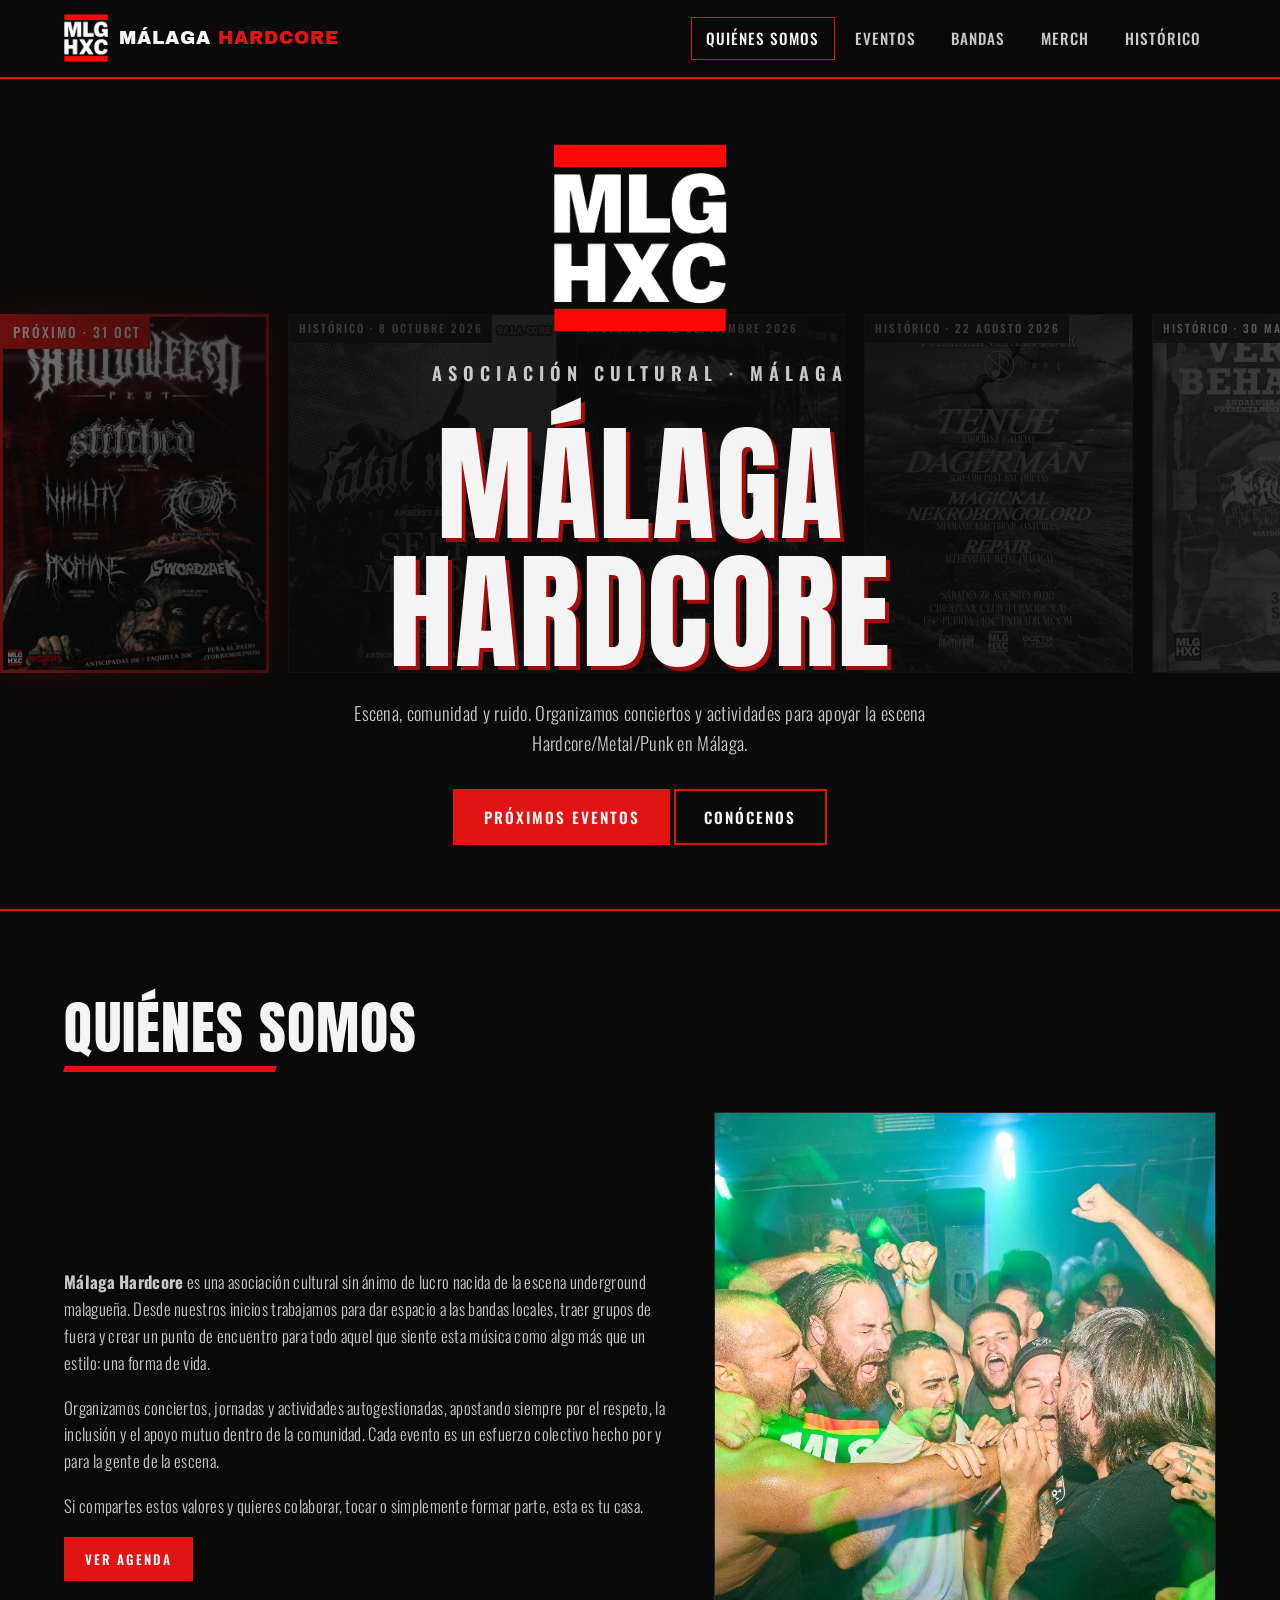
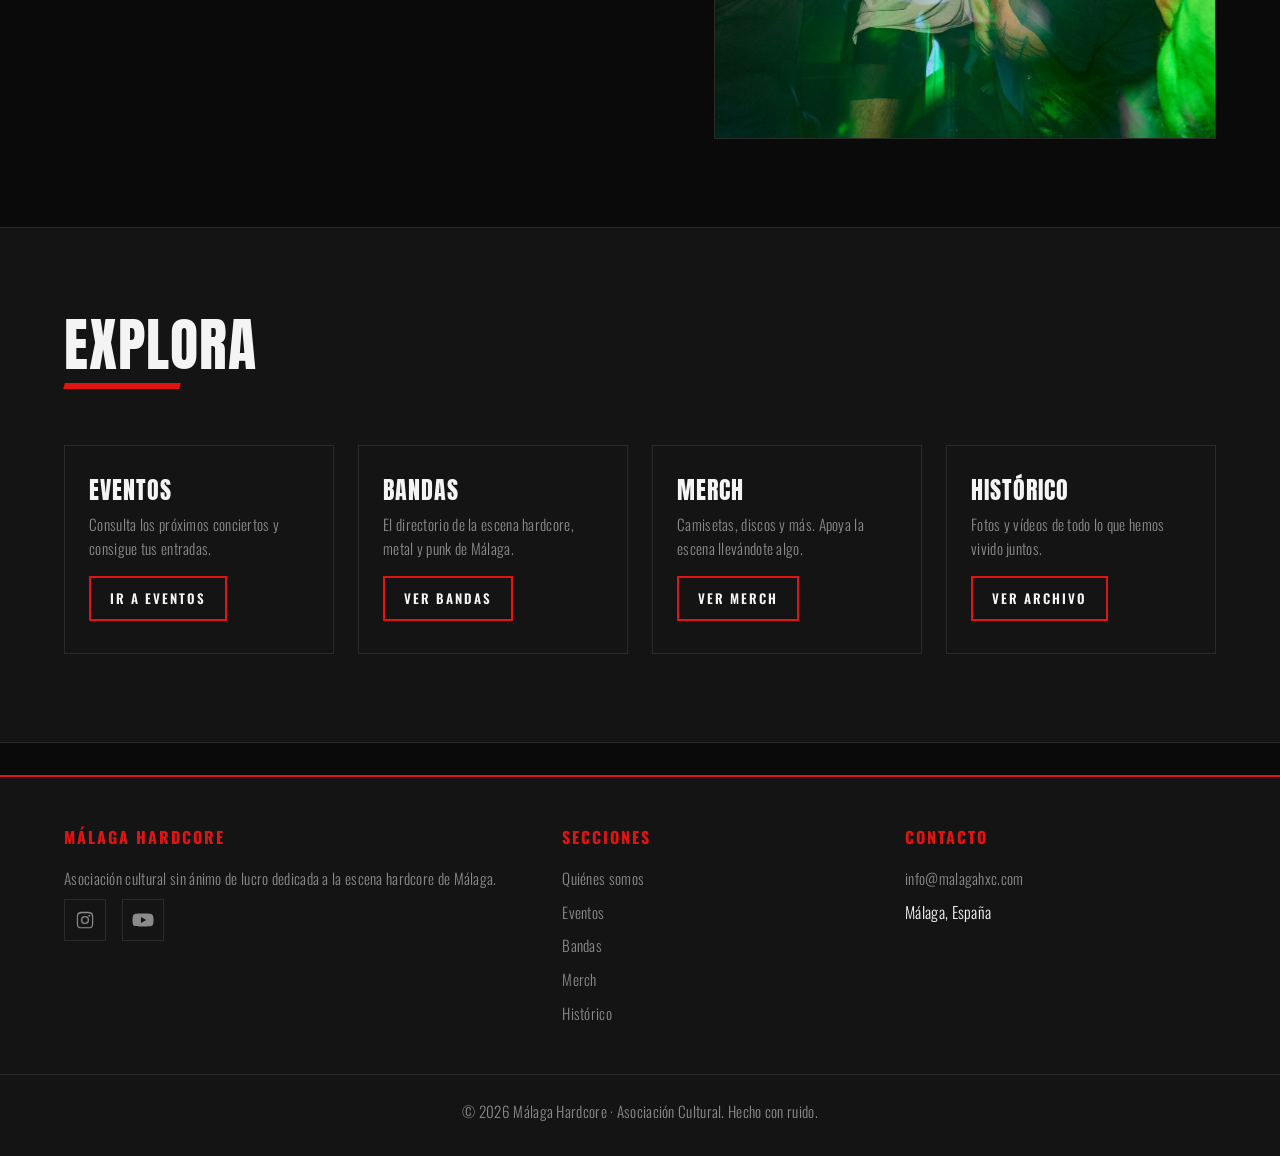
==== index.html @ 85f3835e "Carrusel portada" ====
<!DOCTYPE html>
<html lang="es">
<head>
  <meta charset="UTF-8">
  <meta name="viewport" content="width=device-width, initial-scale=1.0">
  <title>Málaga Hardcore | Conciertos de Hardcore, Metal y Punk en Málaga</title>
  <meta name="description" content="Asociación cultural Málaga Hardcore (MLG HXC): conciertos y eventos de hardcore, metal y punk en Málaga, directorio de bandas locales, merch e histórico de conciertos.">
  <meta name="keywords" content="Málaga hardcore, Málaga metal, Málaga punk, conciertos Málaga, hardcore Málaga, metal Málaga, punk Málaga, escena Málaga, bandas Málaga, MLG HXC">
  <link rel="canonical" href="https://www.malagahxc.com/">
  <meta property="og:type" content="website">
  <meta property="og:site_name" content="Málaga Hardcore">
  <meta property="og:title" content="Málaga Hardcore | Conciertos de Hardcore, Metal y Punk en Málaga">
  <meta property="og:description" content="Asociación cultural Málaga Hardcore (MLG HXC): conciertos y eventos de hardcore, metal y punk en Málaga, directorio de bandas locales, merch e histórico de conciertos.">
  <meta property="og:url" content="https://www.malagahxc.com/">
  <meta property="og:image" content="https://www.malagahxc.com/logo.png">
  <meta property="og:locale" content="es_ES">
  <meta name="twitter:card" content="summary">
  <link rel="stylesheet" href="style.css">
  <link rel="icon" type="image/png" href="logo.png">
  <script type="application/ld+json">
  {
    "@context": "https://schema.org",
    "@type": "Organization",
    "name": "Málaga Hardcore",
    "alternateName": "MLG HXC",
    "url": "https://www.malagahxc.com/",
    "logo": "https://www.malagahxc.com/logo.png",
    "description": "Asociación cultural sin ánimo de lucro dedicada a la escena hardcore, metal y punk de Málaga: conciertos, bandas locales y eventos.",
    "areaServed": "Málaga, España",
    "sameAs": [
      "https://www.instagram.com/malagahardcore/",
      "https://www.youtube.com/@M%C3%A1lagaHardcore"
    ]
  }
  </script>
</head>
<body>

  <!-- ================= CABECERA ================= -->
  <header class="cabecera">
    <div class="contenedor">
      <a href="index.html" class="logo">
        <img src="logo-white.png" alt="Málaga Hardcore">
        <span class="logo__txt">MÁLAGA <span class="acento">HARDCORE</span></span>
      </a>
      <button class="nav-toggle" aria-label="Abrir menú">&#9776;</button>
      <nav class="nav">
        <a href="index.html" class="activo">Quiénes somos</a>
        <a href="eventos.html">Eventos</a>
        <a href="bandas.html">Bandas</a>
        <a href="merch.html">Merch</a>
        <a href="historico.html">Histórico</a>
      </nav>
    </div>
  </header>

  <!-- ================= HERO ================= -->
  <section class="hero hero--carrusel">
    <!-- Carrusel de carteles de fondo: se rellena solo con los datos de eventos-data.js -->
    <div class="hero__carrusel" aria-hidden="true"><div class="hero__pista" id="carrusel"></div></div>
    <div class="hero__contenido">
      <img src="logo-white.png" alt="Málaga Hardcore" class="hero__logo">
      <p class="hero__kicker">Asociación Cultural · Málaga</p>
      <h1>Málaga Hardcore</h1>
      <p>Escena, comunidad y ruido. Organizamos conciertos y actividades para apoyar la escena Hardcore/Metal/Punk en Málaga.</p>
      <a href="eventos.html" class="btn">Próximos eventos</a>
      <a href="#quienes" class="btn btn--ghost">Conócenos</a>
    </div>
  </section>

  <!-- ================= QUIÉNES SOMOS ================= -->
  <section class="seccion" id="quienes">
    <div class="contenedor">
      <h2 class="titulo-seccion">Quiénes somos</h2>
      <div class="about">
        <div class="about__texto">
          <p><!-- TEXTO PROVISIONAL — reemplázalo por vuestra historia real -->
            <strong>Málaga Hardcore</strong> es una asociación cultural sin ánimo de lucro nacida de
            la escena underground malagueña. Desde nuestros inicios trabajamos para dar espacio a las
            bandas locales, traer grupos de fuera y crear un punto de encuentro para todo aquel que
            siente esta música como algo más que un estilo: una forma de vida.</p>
          <p>Organizamos conciertos, jornadas y actividades autogestionadas, apostando siempre por el
            respeto, la inclusión y el apoyo mutuo dentro de la comunidad. Cada evento es un esfuerzo
            colectivo hecho por y para la gente de la escena.</p>
          <p>Si compartes estos valores y quieres colaborar, tocar o simplemente formar parte, esta es tu casa.</p>
          <a href="eventos.html" class="btn btn--sm">Ver agenda</a>
        </div>
        <div class="about__img">
          <img src="quienes.jpg" alt="Málaga Hardcore en directo">
        </div>
      </div>
    </div>
  </section>

  <!-- ================= ACCESOS RÁPIDOS ================= -->
  <section class="seccion seccion--alt">
    <div class="contenedor">
      <h2 class="titulo-seccion">Explora</h2>
      <div class="accesos">
        <div class="acceso">
          <h3>Eventos</h3>
          <p>Consulta los próximos conciertos y consigue tus entradas.</p>
          <a href="eventos.html" class="btn btn--sm btn--ghost">Ir a eventos</a>
        </div>
        <div class="acceso">
          <h3>Bandas</h3>
          <p>El directorio de la escena hardcore, metal y punk de Málaga.</p>
          <a href="bandas.html" class="btn btn--sm btn--ghost">Ver bandas</a>
        </div>
        <div class="acceso">
          <h3>Merch</h3>
          <p>Camisetas, discos y más. Apoya la escena llevándote algo.</p>
          <a href="merch.html" class="btn btn--sm btn--ghost">Ver merch</a>
        </div>
        <div class="acceso">
          <h3>Histórico</h3>
          <p>Fotos y vídeos de todo lo que hemos vivido juntos.</p>
          <a href="historico.html" class="btn btn--sm btn--ghost">Ver archivo</a>
        </div>
      </div>
    </div>
  </section>

  <!-- ================= PIE ================= -->
  <footer class="pie">
    <div class="contenedor">
      <div>
        <h4>Málaga Hardcore</h4>
        <p>Asociación cultural sin ánimo de lucro dedicada a la escena hardcore de Málaga.</p>
        <div class="redes">
          <a href="https://www.instagram.com/malagahardcore/?hl=es" target="_blank" rel="noopener" aria-label="Instagram"><svg viewBox="0 0 24 24" width="20" height="20" fill="currentColor" aria-hidden="true"><path d="M12 2.2c3.2 0 3.6 0 4.9.1 1.2.1 1.8.3 2.2.4.6.2 1 .5 1.4.9.4.4.7.8.9 1.4.2.4.3 1 .4 2.2.1 1.3.1 1.7.1 4.9s0 3.6-.1 4.9c-.1 1.2-.2 1.8-.4 2.2-.2.6-.5 1-.9 1.4-.4.4-.8.7-1.4.9-.4.2-1 .3-2.2.4-1.3.1-1.7.1-4.9.1s-3.6 0-4.9-.1c-1.2-.1-1.8-.2-2.2-.4-.6-.2-1-.5-1.4-.9-.4-.4-.7-.8-.9-1.4-.2-.4-.3-1-.4-2.2C2.2 15.6 2.2 15.2 2.2 12s0-3.6.1-4.9c.1-1.2.2-1.8.4-2.2.2-.6.5-1 .9-1.4.4-.4.8-.7 1.4-.9.4-.2 1-.3 2.2-.4C8.4 2.2 8.8 2.2 12 2.2Zm0 1.8c-3.1 0-3.5 0-4.7.1-.9 0-1.4.2-1.7.3-.4.2-.7.3-1 .6-.3.3-.5.6-.6 1-.1.3-.3.8-.3 1.7-.1 1.2-.1 1.6-.1 4.7s0 3.5.1 4.7c0 .9.2 1.4.3 1.7.2.4.3.7.6 1 .3.3.6.5 1 .6.3.1.8.3 1.7.3 1.2.1 1.6.1 4.7.1s3.5 0 4.7-.1c.9 0 1.4-.2 1.7-.3.4-.2.7-.3 1-.6.3-.3.5-.6.6-1 .1-.3.3-.8.3-1.7.1-1.2.1-1.6.1-4.7s0-3.5-.1-4.7c0-.9-.2-1.4-.3-1.7-.2-.4-.3-.7-.6-1-.3-.3-.6-.5-1-.6-.3-.1-.8-.3-1.7-.3-1.2-.1-1.6-.1-4.7-.1Zm0 3.1a4.9 4.9 0 1 1 0 9.8 4.9 4.9 0 0 1 0-9.8Zm0 8.1a3.2 3.2 0 1 0 0-6.4 3.2 3.2 0 0 0 0 6.4Zm6.3-8.4a1.15 1.15 0 1 1-2.3 0 1.15 1.15 0 0 1 2.3 0Z"/></svg></a>
          <a href="https://www.youtube.com/@M%C3%A1lagaHardcore" target="_blank" rel="noopener" aria-label="YouTube"><svg viewBox="0 0 24 24" width="22" height="22" fill="currentColor" aria-hidden="true"><path d="M23 7.5a3 3 0 0 0-2.1-2.1C19 4.9 12 4.9 12 4.9s-7 0-8.9.5A3 3 0 0 0 1 7.5 31 31 0 0 0 .5 12 31 31 0 0 0 1 16.5a3 3 0 0 0 2.1 2.1c1.9.5 8.9.5 8.9.5s7 0 8.9-.5a3 3 0 0 0 2.1-2.1c.4-1.5.5-3 .5-4.5s-.1-3-.5-4.5ZM9.8 15.3V8.7l5.7 3.3-5.7 3.3Z"/></svg></a>
        </div>
      </div>
      <div>
        <h4>Secciones</h4>
        <ul>
          <li><a href="index.html">Quiénes somos</a></li>
          <li><a href="eventos.html">Eventos</a></li>
          <li><a href="bandas.html">Bandas</a></li>
          <li><a href="merch.html">Merch</a></li>
          <li><a href="historico.html">Histórico</a></li>
        </ul>
      </div>
      <div>
        <h4>Contacto</h4>
        <ul>
          <li><a href="mailto:info@malagahxc.com">info@malagahxc.com</a></li>
          <li>Málaga, España</li>
        </ul>
      </div>
    </div>
    <p class="copyright">© <span id="anio"></span> Málaga Hardcore · Asociación Cultural. Hecho con ruido.</p>
  </footer>

  <script src="eventos-data.js"></script>
  <script>
    // Menú móvil
    document.querySelector('.nav-toggle').addEventListener('click', function () {
      document.querySelector('.nav').classList.toggle('abierto');
    });
    // Año automático
    document.getElementById('anio').textContent = new Date().getFullYear();

    // ===== Carrusel de carteles de fondo en la portada =====
    // Próximos primero (en color y con borde rojo), después el histórico (en blanco y negro).
    // Los datos están en eventos-data.js
    const slide = (e, proximo, i) =>
      '<a class="hero__cartel' + (proximo ? ' hero__cartel--proximo' : '') + '" tabindex="-1" href="' +
        (proximo ? 'eventos.html' : 'historico.html#ev-' + i) + '">' +
        '<span class="hero__etiqueta">' + (proximo ? 'Próximo · ' + e.dia + ' ' + e.mes : 'Histórico · ' + e.fecha) + '</span>' +
        '<img src="' + (proximo ? '' : 'fotos-historico/') + e.cartel + '" alt="">' +
      '</a>';
    const carteles =
      PROXIMOS.map(e => slide(e, true)).join('') +
      HISTORICO.map((e, i) => slide(e, false, i)).join('');
    const pista = document.getElementById('carrusel');
    pista.innerHTML = carteles + carteles;   // duplicado para que el bucle sea continuo
    pista.style.animationDuration = (PROXIMOS.length + HISTORICO.length) * 5 + 's';
  </script>
</body>
</html>
---- style.css ----
/* =========================================================
   MÁLAGA HARDCORE — hoja de estilos compartida
   Estética: oscura, punk / cartel de concierto
   ========================================================= */

/* ---- Fuentes ---- */
@import url('https://fonts.googleapis.com/css2?family=Anton&family=Oswald:wght@300;400;500;600;700&family=Archivo+Black&display=swap');

/* ---- Variables de color (cámbialas para reajustar la paleta) ---- */
:root {
  --negro:        #0a0a0a;
  --negro-2:      #141414;
  --negro-3:      #1c1c1c;
  --gris:         #8a8a8a;
  --gris-claro:   #c9c9c9;
  --blanco:       #f4f4f4;
  --rojo:         #e11414;   /* acento principal */
  --rojo-osc:     #a30d0d;
  --borde:        #2a2a2a;
  --max:          1160px;
}

/* ---- Reset básico ---- */
* { margin: 0; padding: 0; box-sizing: border-box; }

html { scroll-behavior: smooth; }

body {
  background: var(--negro);
  color: var(--blanco);
  font-family: 'Oswald', 'Arial Narrow', sans-serif;
  font-weight: 300;
  line-height: 1.6;
  letter-spacing: .3px;
  -webkit-font-smoothing: antialiased;
  overflow-x: hidden;
}

/* textura de ruido/grano sutil de fondo */
body::before {
  content: "";
  position: fixed;
  inset: 0;
  pointer-events: none;
  opacity: .035;
  z-index: 0;
  background-image: url("data:image/svg+xml,%3Csvg xmlns='http://www.w3.org/2000/svg' width='120' height='120'%3E%3Cfilter id='n'%3E%3CfeTurbulence type='fractalNoise' baseFrequency='0.9' numOctaves='2'/%3E%3C/filter%3E%3Crect width='100%25' height='100%25' filter='url(%23n)'/%3E%3C/svg%3E");
}

a { color: inherit; text-decoration: none; }

img { max-width: 100%; display: block; }

.contenedor { width: 90%; max-width: var(--max); margin: 0 auto; }

section { position: relative; z-index: 1; }

/* ---- Tipografía de titulares ---- */
h1, h2, h3 { font-family: 'Anton', 'Oswald', sans-serif; font-weight: 400; text-transform: uppercase; line-height: 1; letter-spacing: 1px; }

h2.titulo-seccion {
  font-size: clamp(2rem, 6vw, 3.6rem);
  margin-bottom: 2.5rem;
  position: relative;
  display: inline-block;
}
h2.titulo-seccion::after {
  content: "";
  display: block;
  width: 60%;
  height: 6px;
  background: var(--rojo);
  margin-top: .6rem;
  transform: skewX(-15deg);
}

.seccion { padding: 5.5rem 0; }
.seccion--alt { background: var(--negro-2); border-top: 1px solid var(--borde); border-bottom: 1px solid var(--borde); }

/* =========================================================
   CABECERA / NAVEGACIÓN
   ========================================================= */
.cabecera {
  position: sticky;
  top: 0;
  z-index: 50;
  background: rgba(10,10,10,.92);
  backdrop-filter: blur(6px);
  border-bottom: 2px solid var(--rojo);
}
.cabecera .contenedor {
  display: flex;
  align-items: center;
  justify-content: space-between;
  padding: .9rem 0;
}
.logo {
  display: flex;
  align-items: center;
  gap: .7rem;
  font-family: 'Archivo Black', sans-serif;
  font-size: 1.35rem;
  text-transform: uppercase;
  letter-spacing: 1px;
  line-height: 1;
}
.logo img { height: 48px; width: auto; display: block; }
.logo__txt { font-family: 'Archivo Black', sans-serif; font-size: 1.15rem; letter-spacing: 1px; line-height: 1; }
.logo .acento { color: var(--rojo); }

/* logo grande en el hero de inicio */
.hero__logo { height: 190px; width: auto; margin: 0 auto 1.6rem; display: block; }

.nav { display: flex; gap: .3rem; }
.nav a {
  font-family: 'Oswald', sans-serif;
  font-weight: 500;
  text-transform: uppercase;
  font-size: .95rem;
  letter-spacing: 1px;
  padding: .5rem .9rem;
  color: var(--gris-claro);
  transition: color .2s, background .2s;
  border: 1px solid transparent;
}
.nav a:hover { color: var(--blanco); }
.nav a.activo { color: var(--blanco); border-color: var(--rojo); }

/* botón menú móvil */
.nav-toggle {
  display: none;
  background: none;
  border: 1px solid var(--borde);
  color: var(--blanco);
  font-size: 1.4rem;
  padding: .2rem .6rem;
  cursor: pointer;
}

/* =========================================================
   HERO
   ========================================================= */
.hero {
  position: relative;
  min-height: 78vh;
  display: flex;
  align-items: center;
  justify-content: center;
  text-align: center;
  padding: 4rem 1rem;
  background:
    linear-gradient(rgba(10,10,10,.55), rgba(10,10,10,.9)),
    repeating-linear-gradient(45deg, #111 0 22px, #0c0c0c 22px 44px);
  border-bottom: 2px solid var(--rojo);
  overflow: hidden;
}
.hero__contenido { position: relative; z-index: 2; max-width: 900px; }
.hero__kicker {
  font-family: 'Oswald', sans-serif;
  font-weight: 600;
  text-transform: uppercase;
  letter-spacing: 6px;
  color: var(--rojo);
  font-size: .9rem;
  margin-bottom: 1rem;
}
.hero h1 {
  font-size: clamp(3rem, 12vw, 8rem);
  letter-spacing: 2px;
  text-shadow: 4px 4px 0 var(--rojo-osc);
}
.hero p {
  margin: 1.4rem auto 2rem;
  max-width: 620px;
  font-size: 1.15rem;
  color: var(--gris-claro);
}

/* =========================================================
   BOTONES
   ========================================================= */
.btn {
  display: inline-block;
  font-family: 'Oswald', sans-serif;
  font-weight: 600;
  text-transform: uppercase;
  letter-spacing: 2px;
  font-size: .95rem;
  padding: .85rem 1.8rem;
  border: 2px solid var(--rojo);
  color: var(--blanco);
  background: var(--rojo);
  cursor: pointer;
  transition: transform .12s, background .2s, color .2s;
}
.btn:hover { background: transparent; color: var(--rojo); transform: translateY(-2px); }
.btn--ghost { background: transparent; color: var(--blanco); }
.btn--ghost:hover { background: var(--rojo); color: var(--blanco); }
.btn--sm { padding: .6rem 1.2rem; font-size: .82rem; }

/* =========================================================
   QUIÉNES SOMOS
   ========================================================= */
.about {
  display: grid;
  grid-template-columns: 1.2fr 1fr;
  gap: 3rem;
  align-items: center;
}
.about p { margin-bottom: 1.1rem; color: var(--gris-claro); font-size: 1.05rem; }
.about__img {
  aspect-ratio: 4/5;
  background: var(--negro-3);
  border: 1px solid var(--borde);
  display: flex; align-items: center; justify-content: center;
  color: var(--gris);
  font-family: 'Oswald', sans-serif;
  text-transform: uppercase; letter-spacing: 2px; font-size: .85rem;
  overflow: hidden;
}
.about__img img { width: 100%; height: 100%; object-fit: cover; }

/* fila de accesos rápidos */
.accesos {
  display: grid;
  grid-template-columns: repeat(auto-fit, minmax(220px, 1fr));
  gap: 1.5rem;
  margin-top: 1rem;
}
.acceso {
  border: 1px solid var(--borde);
  background: var(--negro-2);
  padding: 2rem 1.5rem;
  transition: border-color .2s, transform .12s;
}
.acceso:hover { border-color: var(--rojo); transform: translateY(-4px); }
.acceso h3 { font-size: 1.5rem; margin-bottom: .6rem; }
.acceso p { color: var(--gris); font-size: .95rem; margin-bottom: 1rem; }

/* =========================================================
   TARJETAS DE EVENTOS (cartel)
   ========================================================= */
.grid-eventos {
  display: grid;
  grid-template-columns: repeat(auto-fill, minmax(300px, 1fr));
  gap: 2rem;
}
.evento {
  background: var(--negro-2);
  border: 1px solid var(--borde);
  display: flex;
  flex-direction: column;
  transition: border-color .2s, transform .12s;
}
.evento:hover { border-color: var(--rojo); transform: translateY(-4px); }
.evento__cartel {
  position: relative;
  aspect-ratio: 3/4;
  background: var(--negro-3);
  display: flex; align-items: center; justify-content: center;
  color: var(--gris);
  font-family: 'Oswald', sans-serif; text-transform: uppercase; letter-spacing: 2px; font-size: .8rem;
  overflow: hidden;
}
.evento__cartel img { width: 100%; height: 100%; object-fit: cover; }
.evento__fecha {
  position: absolute;
  top: 0; left: 0;
  background: var(--rojo);
  color: #fff;
  font-family: 'Anton', sans-serif;
  padding: .5rem .8rem;
  text-align: center;
  line-height: 1;
}
.evento__fecha .dia { display: block; font-size: 1.7rem; }
.evento__fecha .mes { display: block; font-size: .8rem; letter-spacing: 2px; }
.evento__cuerpo { padding: 1.4rem; display: flex; flex-direction: column; gap: .5rem; flex: 1; }
.evento__cuerpo h3 { font-size: 1.5rem; }
.evento__meta { color: var(--gris); font-size: .92rem; text-transform: uppercase; letter-spacing: 1px; }
.evento__cuerpo .btn { margin-top: auto; text-align: center; }
.agotado { opacity: .55; }
.agotado .evento__fecha { background: #555; }

/* =========================================================
   MERCH
   ========================================================= */
.grid-merch {
  display: grid;
  grid-template-columns: repeat(auto-fill, minmax(240px, 1fr));
  gap: 2rem;
}
.producto {
  background: var(--negro-2);
  border: 1px solid var(--borde);
  transition: border-color .2s, transform .12s;
}
.producto:hover { border-color: var(--rojo); transform: translateY(-4px); }
.producto__img {
  aspect-ratio: 1;
  background: var(--negro-3);
  display: flex; align-items: center; justify-content: center;
  color: var(--gris); font-family: 'Oswald', sans-serif;
  text-transform: uppercase; letter-spacing: 2px; font-size: .8rem;
  overflow: hidden;
}
.producto__img img { width: 100%; height: 100%; object-fit: cover; }
.producto__cuerpo { padding: 1.2rem; text-align: center; }
.producto__cuerpo h3 { font-size: 1.15rem; margin-bottom: .3rem; }
.producto__precio { color: var(--rojo); font-family: 'Anton', sans-serif; font-size: 1.4rem; margin-bottom: .9rem; }

/* =========================================================
   HISTÓRICO
   ========================================================= */
.historico-item {
  border: 1px solid var(--borde);
  background: var(--negro-2);
  padding: 2rem;
  margin-bottom: 2.5rem;
}
.historico-item__cab {
  display: flex;
  align-items: baseline;
  justify-content: space-between;
  flex-wrap: wrap;
  gap: .5rem;
  border-bottom: 2px solid var(--rojo);
  padding-bottom: .8rem;
  margin-bottom: 1.5rem;
}
.historico-item__cab h3 { font-size: 1.8rem; }
.historico-item__cab .fecha { color: var(--gris); text-transform: uppercase; letter-spacing: 2px; font-size: .9rem; }
.historico-item p { color: var(--gris-claro); margin-bottom: 1.5rem; }
.galeria {
  display: grid;
  grid-template-columns: repeat(auto-fill, minmax(150px, 1fr));
  gap: .8rem;
  margin-bottom: 1.5rem;
}
.galeria .foto {
  aspect-ratio: 1;
  background: var(--negro-3);
  border: 1px solid var(--borde);
  display: flex; align-items: center; justify-content: center;
  color: var(--gris); font-size: .7rem; text-transform: uppercase; letter-spacing: 1px;
  overflow: hidden;
}
.galeria .foto img { width: 100%; height: 100%; object-fit: cover; transition: transform .3s; }
.galeria .foto:hover img { transform: scale(1.08); }
.enlaces-video { display: flex; flex-wrap: wrap; gap: .8rem; }

/* =========================================================
   PIE
   ========================================================= */
.pie {
  background: var(--negro-2);
  border-top: 2px solid var(--rojo);
  padding: 3rem 0 2rem;
  margin-top: 2rem;
}
.pie .contenedor { display: grid; grid-template-columns: 1.5fr 1fr 1fr; gap: 2rem; }
.pie h4 { font-family: 'Oswald', sans-serif; text-transform: uppercase; letter-spacing: 2px; font-size: 1rem; margin-bottom: 1rem; color: var(--rojo); }
.pie p, .pie a { color: var(--gris); font-size: .95rem; }
.pie a:hover { color: var(--blanco); }
.pie ul { list-style: none; }
.pie li { margin-bottom: .5rem; }
.redes { display: flex; gap: 1rem; margin-top: .5rem; }
.redes a {
  border: 1px solid var(--borde);
  width: 42px; height: 42px;
  display: flex; align-items: center; justify-content: center;
  transition: border-color .2s, color .2s;
}
.redes a:hover { border-color: var(--rojo); color: var(--rojo); }
.copyright {
  text-align: center;
  color: var(--gris);
  font-size: .85rem;
  margin-top: 2.5rem;
  padding-top: 1.5rem;
  border-top: 1px solid var(--borde);
}

/* =========================================================
   RESPONSIVE
   ========================================================= */
@media (max-width: 820px) {
  .nav {
    position: absolute;
    top: 100%; left: 0; right: 0;
    flex-direction: column;
    background: var(--negro-2);
    border-bottom: 2px solid var(--rojo);
    padding: .5rem 0;
    display: none;
  }
  .nav.abierto { display: flex; }
  .nav a { padding: .9rem 1.2rem; border-bottom: 1px solid var(--borde); }
  .nav-toggle { display: block; }
  .about { grid-template-columns: 1fr; }
  .accesos { grid-template-columns: 1fr; }
  .pie .contenedor { grid-template-columns: 1fr; }
}

/* =========================================================
   DIRECTORIO DE BANDAS
   ========================================================= */
.directorio-intro { color: var(--gris-claro); margin-bottom: 2rem; font-size: 1.05rem; }
.directorio-lista {
  font-family: 'Oswald', sans-serif;
  font-size: clamp(1.4rem, 3.2vw, 2.1rem);
  line-height: 1.9;
  letter-spacing: .5px;
  margin-bottom: 3rem;
}
.banda-nombre {
  cursor: pointer;
  color: var(--rojo);
  font-weight: 700;
  text-transform: uppercase;
  transition: color .15s;
  white-space: nowrap;
}
.banda-nombre:hover { color: var(--blanco); }
.banda-nombre.activa { color: var(--blanco); text-decoration: underline; text-decoration-color: var(--rojo); text-underline-offset: 5px; }
.sep { color: var(--gris); margin: 0 .5rem; user-select: none; }

.banda-detalle {
  border: 1px solid var(--borde);
  background: var(--negro-2);
  border-left: 6px solid var(--rojo);
  padding: 2.6rem;
  display: grid;
  grid-template-columns: 340px 1fr;
  gap: 2.6rem;
  align-items: start;
  scroll-margin-top: 90px;
}
.banda-detalle .banda-foto {
  aspect-ratio: 1;
  background: var(--negro-3);
  border: 1px solid var(--borde);
  display: flex; align-items: center; justify-content: center;
  overflow: hidden;
}
.banda-detalle .banda-foto img { width: 100%; height: 100%; object-fit: cover; }
.banda-detalle .banda-foto .sinfoto {
  color: var(--gris); font-family: 'Oswald', sans-serif;
  text-transform: uppercase; letter-spacing: 2px; font-size: .8rem; text-align: center;
}
.banda-detalle h3 { font-size: clamp(2.1rem, 4.5vw, 3.1rem); margin-bottom: .5rem; }
.banda-genero {
  display: inline-block;
  color: var(--rojo);
  font-family: 'Oswald', sans-serif;
  text-transform: uppercase; letter-spacing: 2px; font-size: 1.05rem;
  margin-bottom: 1.7rem;
}
.banda-enlaces { display: flex; flex-wrap: wrap; gap: .8rem; }
.banda-vacio { color: var(--gris); }

@media (max-width: 680px) {
  .banda-detalle { grid-template-columns: 1fr; }
  .banda-detalle .banda-foto { max-width: 260px; margin: 0 auto; }
}

/* =========================================================
   HISTÓRICO — eventos clicables
   ========================================================= */
.evento--click { cursor: pointer; }
.evento--click .evento__cuerpo { flex: 1; }
.evento.activa { border-color: var(--rojo); }
.evento.activa .evento__fecha { background: var(--rojo); }

.evento-detalle {
  border: 1px solid var(--borde);
  border-left: 5px solid var(--rojo);
  background: var(--negro-2);
  padding: 2rem;
  margin-top: 2.5rem;
  display: grid;
  grid-template-columns: 340px 1fr;
  gap: 2.2rem;
  align-items: start;
  scroll-margin-top: 90px;
}
.evento-detalle__cartel img { width: 100%; border: 1px solid var(--borde); }
.evento-detalle__info h3 { font-size: clamp(1.7rem, 4vw, 2.5rem); margin-bottom: .5rem; }
.evento-detalle__meta {
  display: inline-block; color: var(--rojo);
  font-family: 'Oswald', sans-serif; text-transform: uppercase;
  letter-spacing: 1.5px; font-size: .95rem; margin-bottom: 1.6rem;
}
.galeria-titulo {
  font-family: 'Oswald', sans-serif; text-transform: uppercase; letter-spacing: 2px;
  font-size: 1rem; color: var(--gris-claro); margin: 1.4rem 0 .9rem;
  border-top: 1px solid var(--borde); padding-top: 1.2rem;
}
@media (max-width: 720px) {
  .evento-detalle { grid-template-columns: 1fr; }
  .evento-detalle__cartel { max-width: 340px; margin: 0 auto; }
}

/* separador de año en el histórico */
.historico-anio {
  font-family: 'Anton', sans-serif;
  font-size: clamp(1.7rem, 5vw, 2.8rem);
  color: var(--rojo);
  letter-spacing: 2px;
  margin: 3rem 0 1.6rem;
  display: flex;
  align-items: center;
  gap: 1.2rem;
}
.historico-anio::after { content: ""; flex: 1; height: 2px; background: var(--borde); }
.historico-anio:first-child { margin-top: 0; }

/* =========================================================
   FORMULARIO "SÚMATE" (directorio de bandas)
   ========================================================= */
.sumate {
  border: 1px solid var(--borde);
  background: var(--negro-2);
  margin-top: 3.5rem;
}
.sumate summary {
  cursor: pointer;
  list-style: none;
  padding: 1.3rem 1.6rem;
  font-family: 'Oswald', sans-serif;
  text-transform: uppercase;
  letter-spacing: 1px;
  font-weight: 600;
  color: var(--gris-claro);
  display: flex;
  align-items: center;
  justify-content: space-between;
  gap: 1rem;
  transition: color .2s;
}
.sumate summary::-webkit-details-marker { display: none; }
.sumate summary .acento { color: var(--rojo); }
.sumate summary::after { content: "+"; color: var(--rojo); font-family: 'Anton', sans-serif; font-size: 1.7rem; line-height: 1; }
.sumate[open] summary::after { content: "\2013"; }
.sumate summary:hover { color: var(--blanco); }
.form-banda {
  padding: .4rem 1.6rem 1.9rem;
  display: grid;
  gap: 1.1rem;
  max-width: 560px;
  border-top: 1px solid var(--borde);
}
.form-banda label {
  display: flex; flex-direction: column; gap: .4rem;
  font-family: 'Oswald', sans-serif; text-transform: uppercase;
  letter-spacing: 1px; font-size: .8rem; color: var(--gris-claro);
}
.form-banda input {
  background: var(--negro-3);
  border: 1px solid var(--borde);
  color: var(--blanco);
  padding: .7rem .8rem;
  font-family: 'Oswald', sans-serif;
  font-size: 1rem;
}
.form-banda input:focus { outline: none; border-color: var(--rojo); }
.form-banda .btn { justify-self: start; margin-top: .4rem; border: 0; }
.form-nota { font-size: .82rem; color: var(--gris); text-transform: none; letter-spacing: 0; }

/* iconos de redes en el pie */
.redes a svg { display: block; }

/* =========================================================
   PORTADA — carrusel de carteles de fondo
   ========================================================= */
.hero--carrusel { background: var(--negro); }
.hero__carrusel {
  position: absolute; inset: 0; z-index: 0;
  display: flex; align-items: center;
  overflow: hidden;
}
/* capa oscura para que se lea el logo y el texto */
.hero--carrusel::after {
  content: ""; position: absolute; inset: 0; z-index: 1; pointer-events: none;
  background:
    radial-gradient(ellipse 60% 70% at center, rgba(10,10,10,.88) 0%, rgba(10,10,10,.6) 70%, rgba(10,10,10,.35) 100%),
    linear-gradient(rgba(10,10,10,.5), rgba(10,10,10,.2) 30%, rgba(10,10,10,.2) 70%, rgba(10,10,10,.8));
}
.hero__pista {
  display: flex; gap: 1.2rem; width: max-content;
  animation: hero-desliza 60s linear infinite;
}
.hero--carrusel:hover .hero__pista { animation-play-state: paused; }
@keyframes hero-desliza { to { transform: translateX(-50%); } }

.hero__cartel {
  position: relative; flex: 0 0 auto;
  width: clamp(170px, 21vw, 290px); aspect-ratio: 3/4;
  border: 1px solid var(--borde); background: var(--negro-3);
  overflow: hidden;
}
.hero__cartel img { width: 100%; height: 100%; object-fit: cover; filter: grayscale(1); opacity: .45; }
.hero__etiqueta {
  position: absolute; top: 0; left: 0; z-index: 1;
  background: var(--negro-3); color: var(--gris-claro);
  font-family: 'Oswald', sans-serif; font-weight: 500;
  text-transform: uppercase; letter-spacing: 2px; font-size: .7rem;
  padding: .3rem .6rem;
}
/* evento activo: en color, borde y etiqueta rojos */
.hero__cartel--proximo { border: 3px solid var(--rojo); box-shadow: 0 0 40px rgba(225,20,20,.35); }
.hero__cartel--proximo img { filter: none; opacity: 1; }
.hero__cartel--proximo .hero__etiqueta { background: var(--rojo); color: #fff; font-size: .85rem; }

@media (max-width: 680px) {
  .hero__cartel { width: 60vw; }
}
@media (prefers-reduced-motion: reduce) {
  .hero__pista { animation: none; }
}
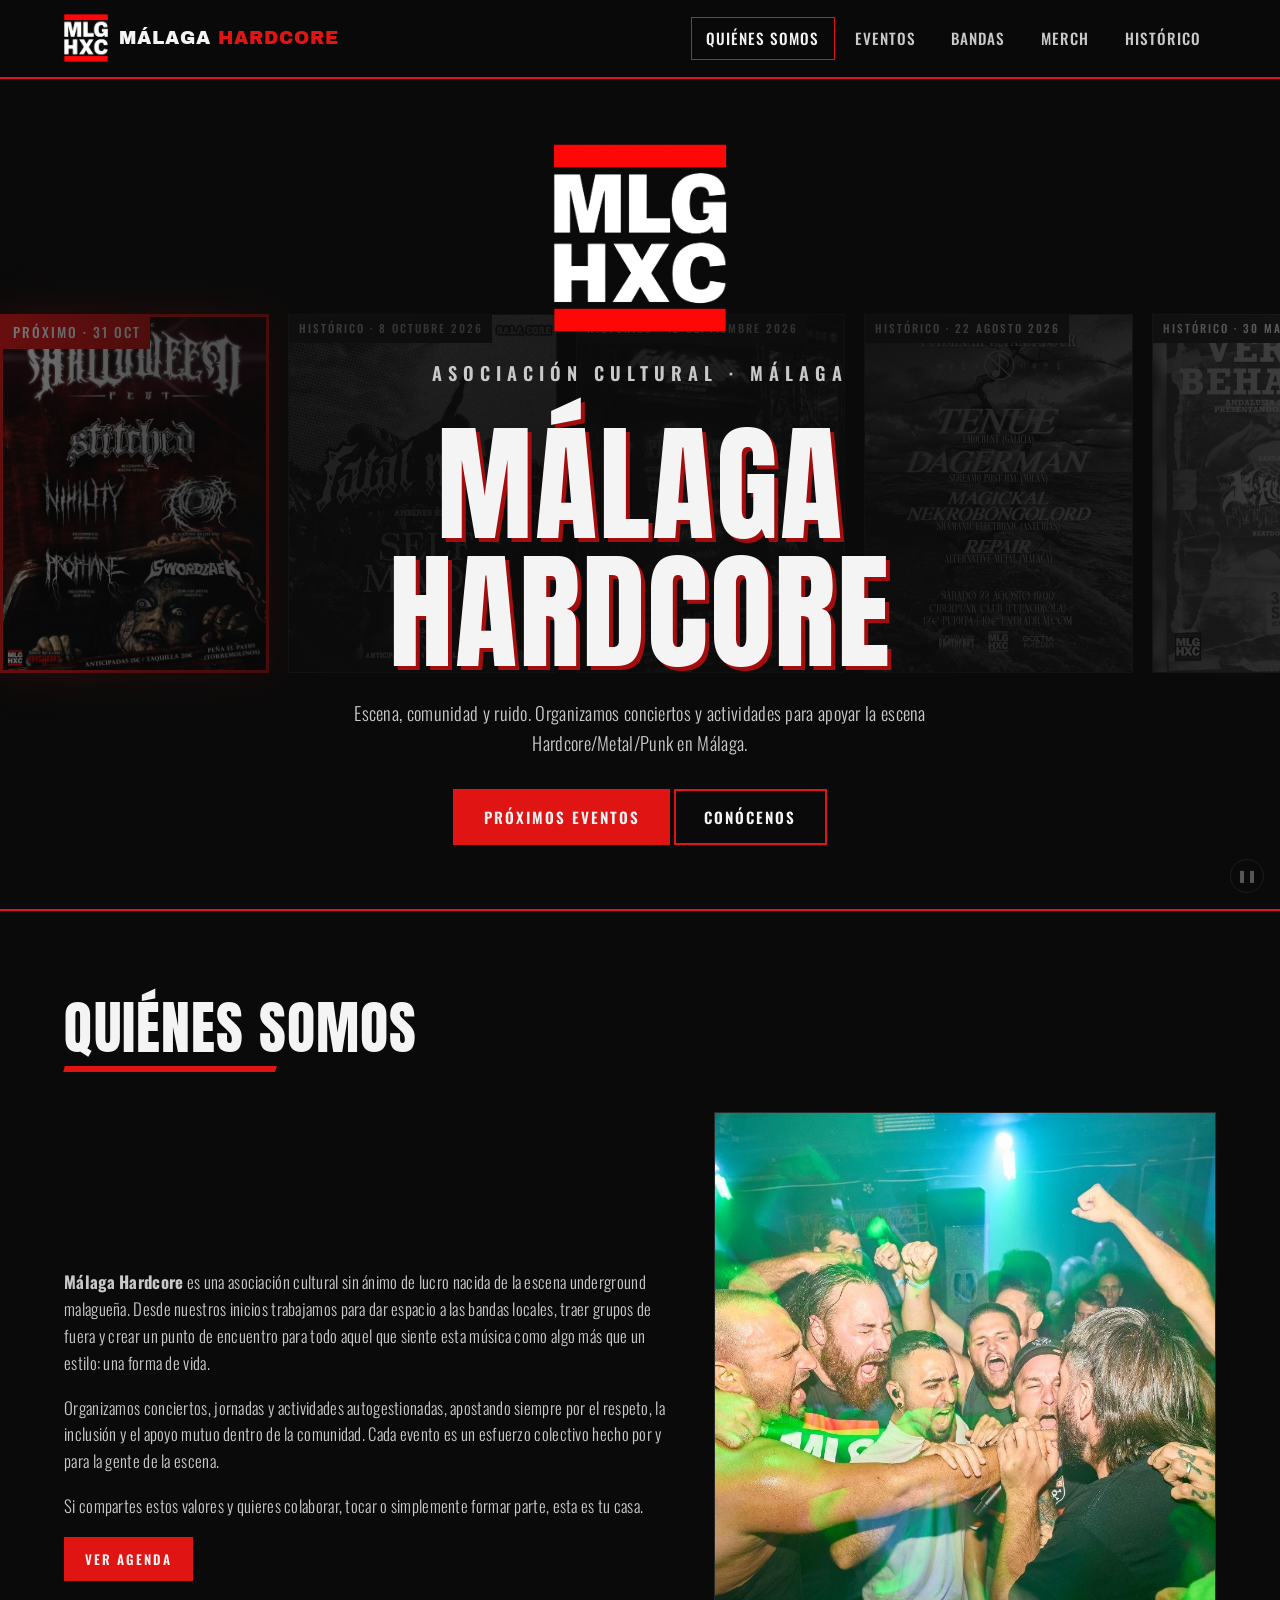
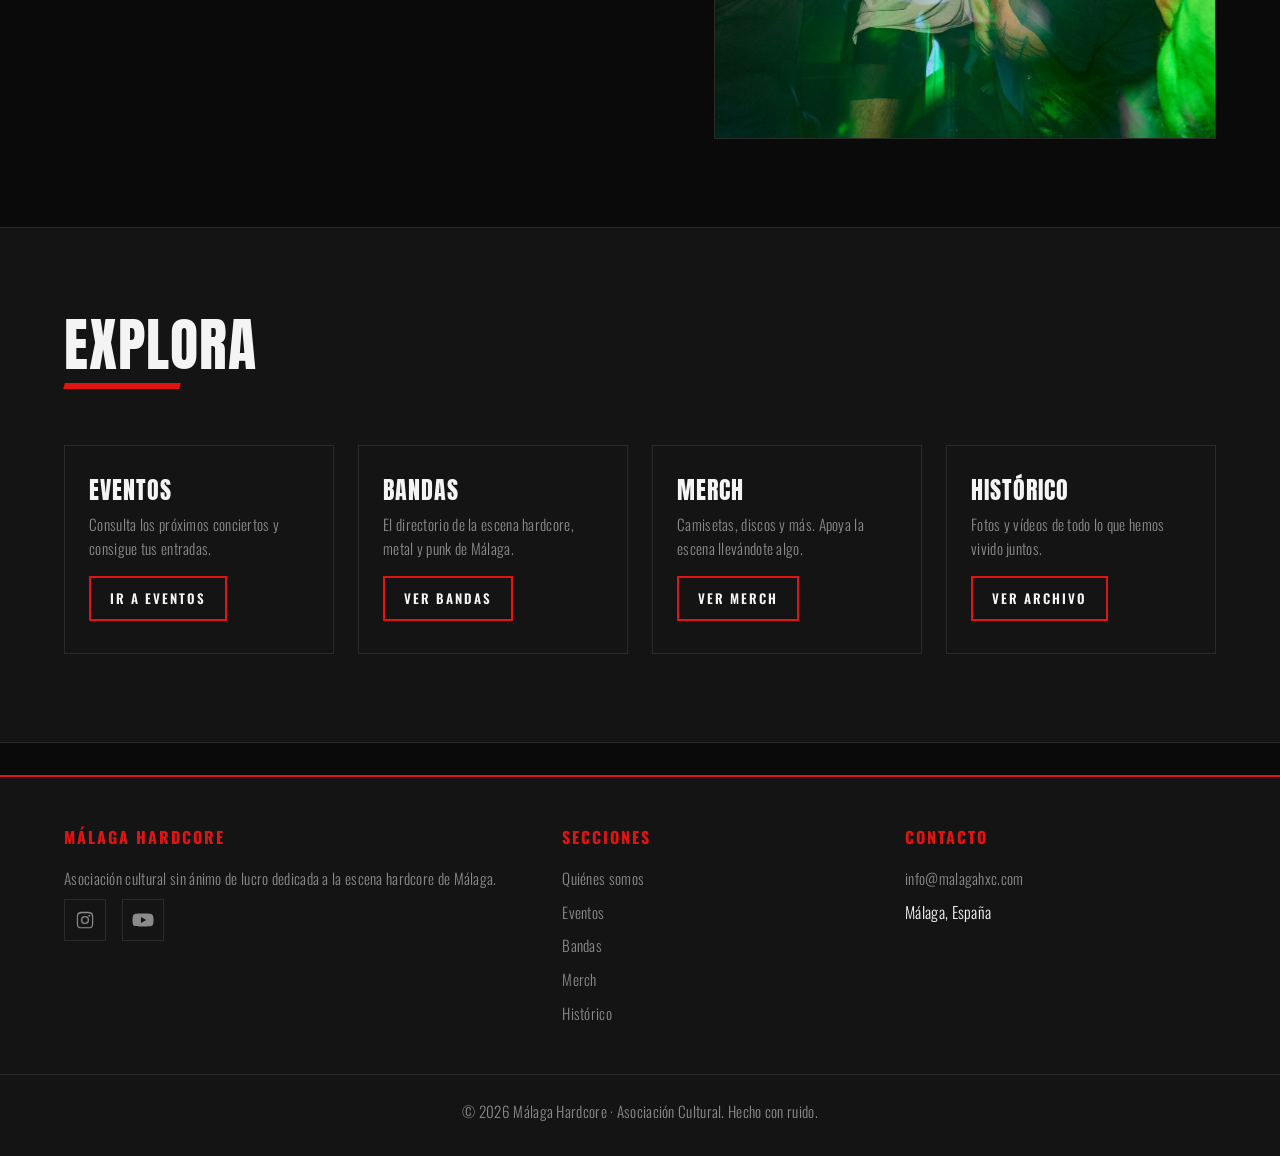
==== commit f72a0ba3: "coreccion carrusel" ====
--- a/index.html
+++ b/index.html
@@ -58,6 +58,7 @@
   <section class="hero hero--carrusel">
     <!-- Carrusel de carteles de fondo: se rellena solo con los datos de eventos-data.js -->
     <div class="hero__carrusel" aria-hidden="true"><div class="hero__pista" id="carrusel"></div></div>
+    <button class="hero__pausa" id="carrusel-pausa" aria-label="Pausar carrusel">&#10074;&#10074;</button>
     <div class="hero__contenido">
       <img src="logo-white.png" alt="Málaga Hardcore" class="hero__logo">
       <p class="hero__kicker">Asociación Cultural · Málaga</p>
@@ -177,6 +178,11 @@
     const pista = document.getElementById('carrusel');
     pista.innerHTML = carteles + carteles;   // duplicado para que el bucle sea continuo
     pista.style.animationDuration = (PROXIMOS.length + HISTORICO.length) * 5 + 's';
+    document.getElementById('carrusel-pausa').addEventListener('click', function () {
+      const pausado = this.closest('.hero').classList.toggle('pausado');
+      this.innerHTML = pausado ? '&#9654;' : '&#10074;&#10074;';
+      this.setAttribute('aria-label', pausado ? 'Reanudar carrusel' : 'Pausar carrusel');
+    });
   </script>
 </body>
 </html>
--- a/style.css
+++ b/style.css
@@ -590,7 +590,18 @@
   display: flex; gap: 1.2rem; width: max-content;
   animation: hero-desliza 60s linear infinite;
 }
-.hero--carrusel:hover .hero__pista { animation-play-state: paused; }
+.hero--carrusel.pausado .hero__pista { animation-play-state: paused; }
+
+/* botón discreto de pausa, abajo a la derecha */
+.hero__pausa {
+  position: absolute; right: 1rem; bottom: 1rem; z-index: 3;
+  width: 34px; height: 34px;
+  background: rgba(10,10,10,.6); color: var(--gris);
+  border: 1px solid var(--borde); border-radius: 50%;
+  font-size: .75rem; line-height: 1; cursor: pointer;
+  opacity: .6; transition: opacity .2s, color .2s, border-color .2s;
+}
+.hero__pausa:hover, .hero__pausa:focus-visible { opacity: 1; color: var(--blanco); border-color: var(--rojo); }
 @keyframes hero-desliza { to { transform: translateX(-50%); } }
 
 .hero__cartel {
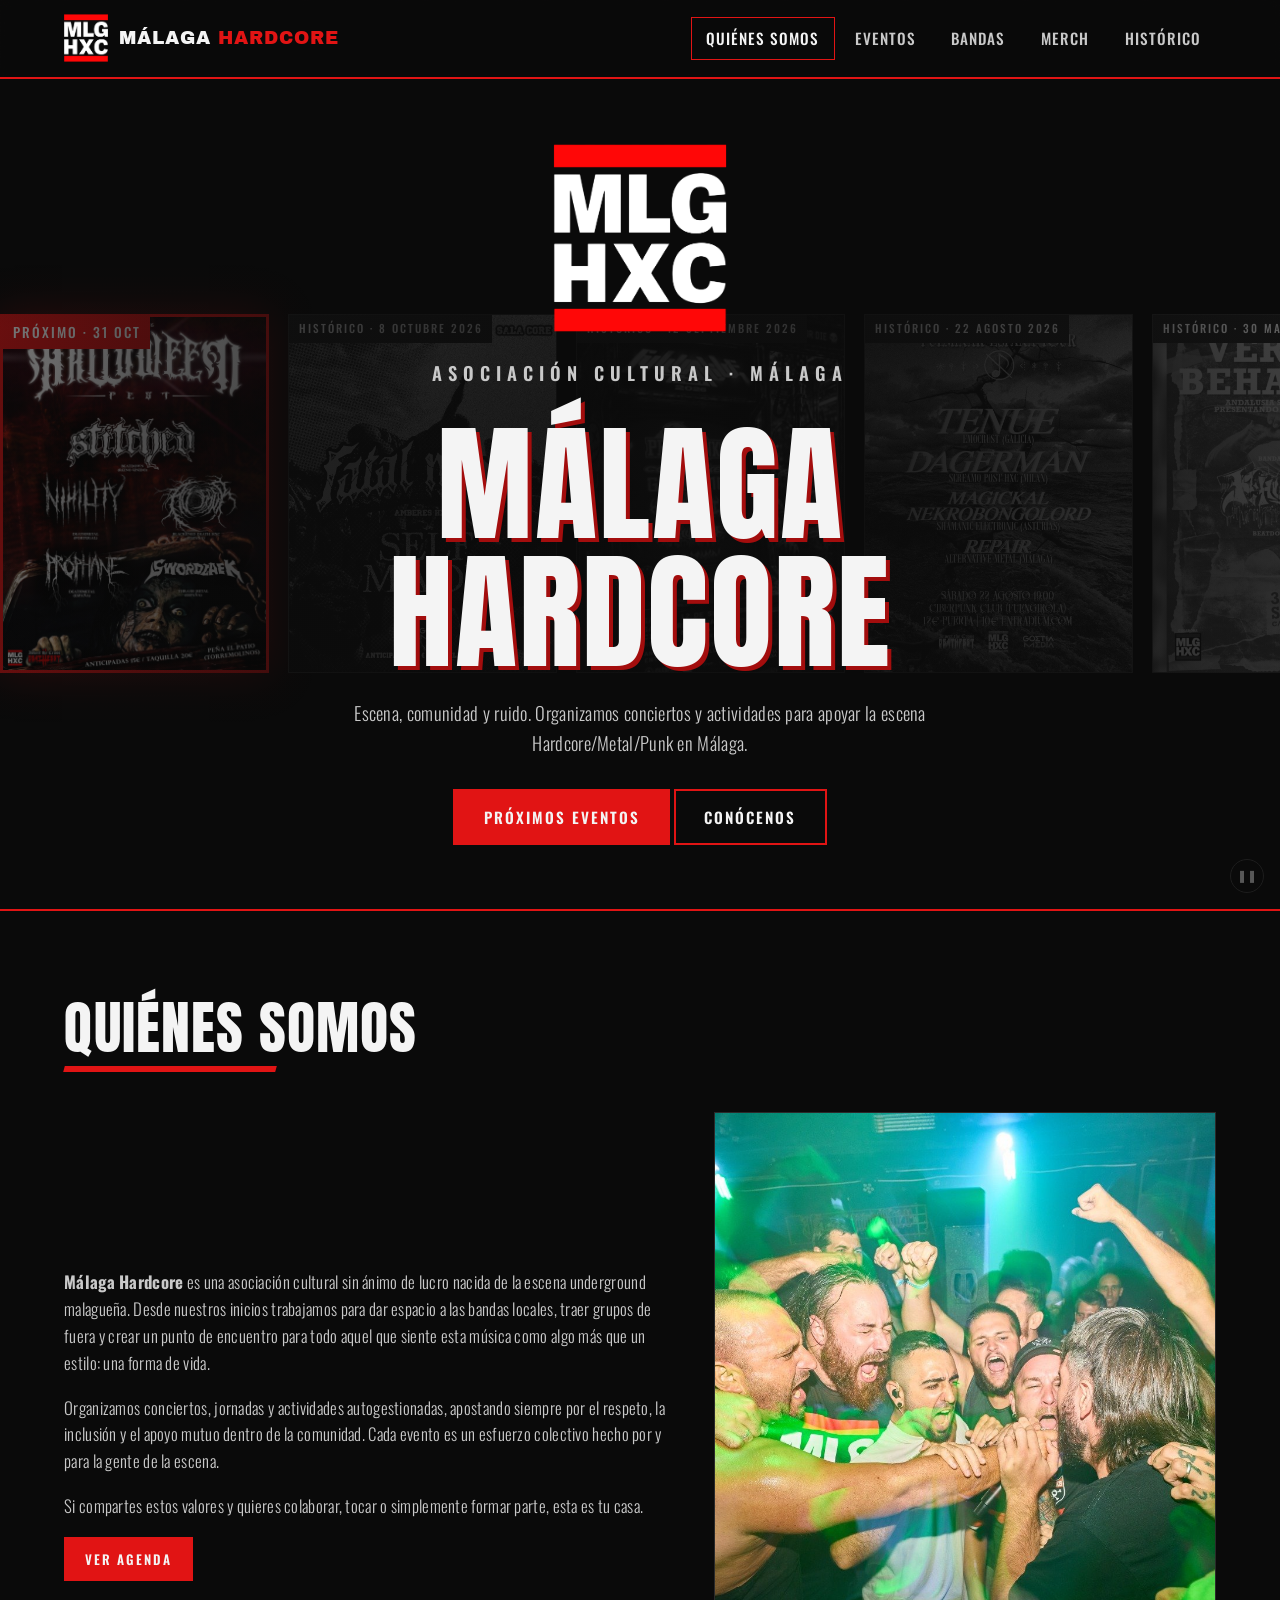
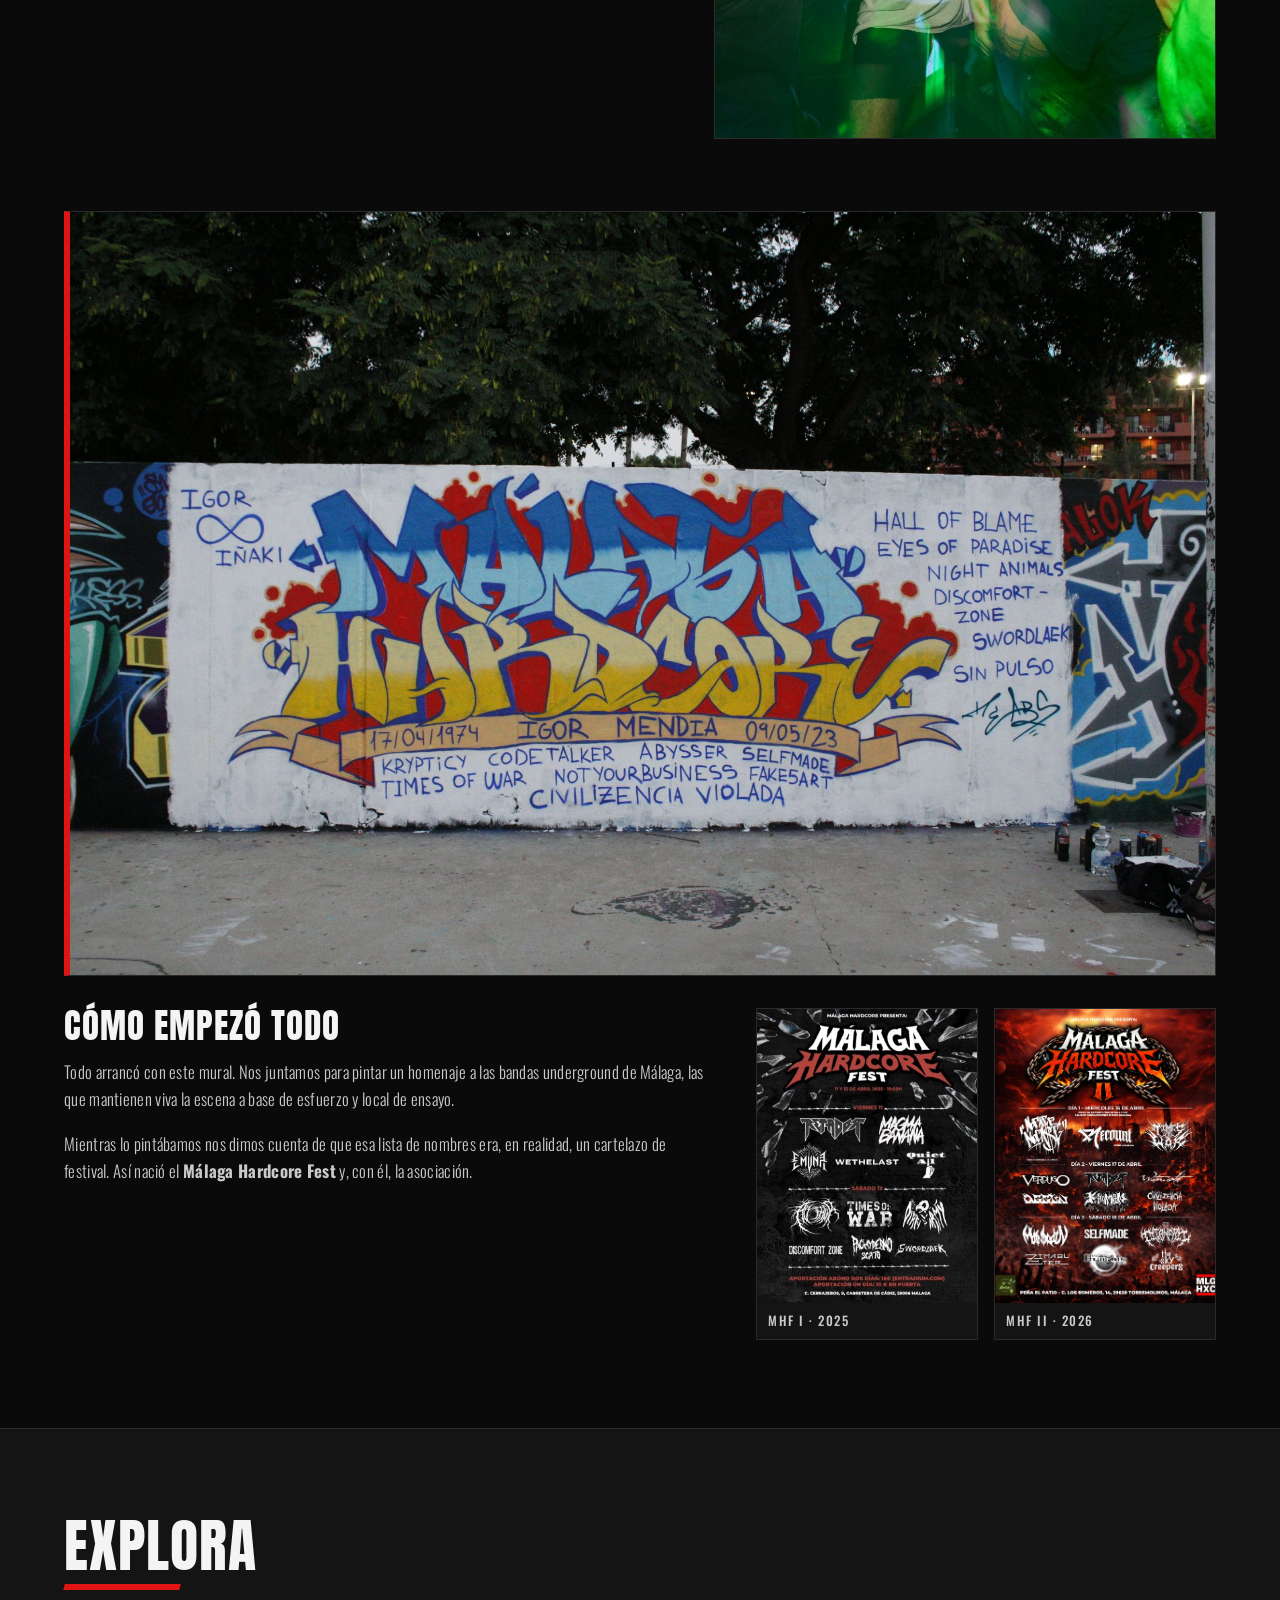
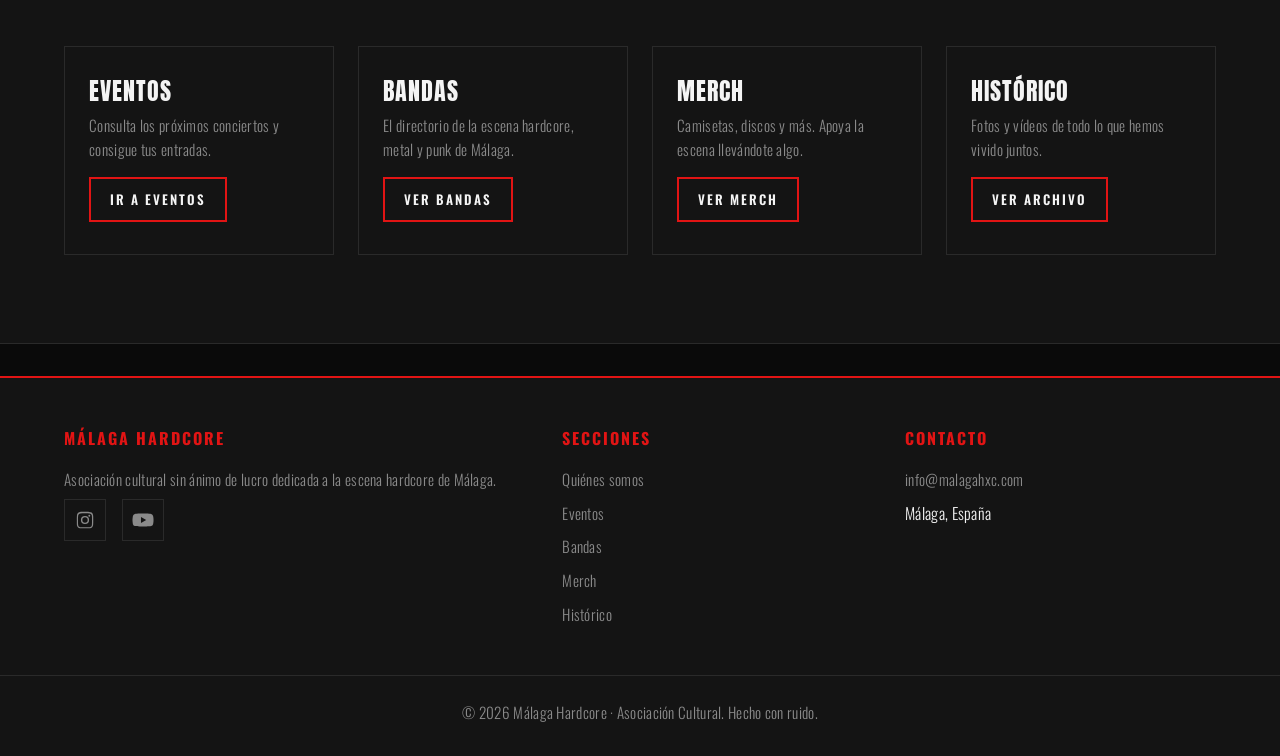
==== commit 6f113681: "añadir info a quienes somos" ====
--- a/index.html
+++ b/index.html
@@ -90,6 +90,33 @@
           <img src="quienes.jpg" alt="Málaga Hardcore en directo">
         </div>
       </div>
+
+      <!-- ===== CÓMO EMPEZÓ ===== -->
+      <div class="origen">
+        <figure class="origen__mural">
+          <img src="mural.jpg" alt="Mural de graffiti «Málaga Hardcore» con los nombres de bandas de la escena underground" loading="lazy">
+        </figure>
+        <div class="origen__cuerpo">
+          <div class="origen__texto">
+            <h3>Cómo empezó todo</h3>
+            <p>Todo arrancó con este mural. Nos juntamos para pintar un homenaje a las bandas
+              underground de Málaga, las que mantienen viva la escena a base de esfuerzo y local de ensayo.</p>
+            <p>Mientras lo pintábamos nos dimos cuenta de que esa lista de nombres era, en realidad,
+              un cartelazo de festival. Así nació el <strong>Málaga Hardcore Fest</strong> y, con él,
+              la asociación.</p>
+          </div>
+          <div class="origen__carteles">
+            <a href="historico.html" class="origen__cartel">
+              <img src="fotos-historico/mhf1.jpg" alt="Cartel Málaga Hardcore Fest 2025" loading="lazy">
+              <span>MHF I · 2025</span>
+            </a>
+            <a href="historico.html" class="origen__cartel">
+              <img src="fotos-historico/mhf2.jpg" alt="Cartel Málaga Hardcore Fest II 2026" loading="lazy">
+              <span>MHF II · 2026</span>
+            </a>
+          </div>
+        </div>
+      </div>
     </div>
   </section>
 
--- a/style.css
+++ b/style.css
@@ -219,6 +219,26 @@
   overflow: hidden;
 }
 .about__img img { width: 100%; height: 100%; object-fit: cover; }
+
+/* cómo empezó: mural + carteles del festival */
+.origen { margin-top: 4.5rem; }
+.origen__mural { border: 1px solid var(--borde); border-left: 6px solid var(--rojo); overflow: hidden; }
+.origen__mural img { width: 100%; height: auto; }
+.origen__cuerpo {
+  display: grid; grid-template-columns: 1.4fr 1fr; gap: 3rem;
+  align-items: start; margin-top: 2rem;
+}
+.origen__texto h3 { font-size: clamp(1.6rem, 3.5vw, 2.2rem); margin-bottom: 1rem; }
+.origen__texto p { margin-bottom: 1.1rem; color: var(--gris-claro); font-size: 1.05rem; }
+.origen__carteles { display: grid; grid-template-columns: 1fr 1fr; gap: 1rem; }
+.origen__cartel { display: block; border: 1px solid var(--borde); background: var(--negro-2); transition: border-color .2s, transform .12s; }
+.origen__cartel:hover { border-color: var(--rojo); transform: translateY(-3px); }
+.origen__cartel img { width: 100%; aspect-ratio: 3/4; object-fit: cover; }
+.origen__cartel span {
+  display: block; padding: .5rem .7rem;
+  font-family: 'Oswald', sans-serif; font-weight: 500;
+  text-transform: uppercase; letter-spacing: 1.5px; font-size: .8rem; color: var(--gris-claro);
+}
 
 /* fila de accesos rápidos */
 .accesos {
@@ -398,6 +418,8 @@
   .nav a { padding: .9rem 1.2rem; border-bottom: 1px solid var(--borde); }
   .nav-toggle { display: block; }
   .about { grid-template-columns: 1fr; }
+  .origen__cuerpo { grid-template-columns: 1fr; }
+  .origen__carteles { max-width: 420px; }
   .accesos { grid-template-columns: 1fr; }
   .pie .contenedor { grid-template-columns: 1fr; }
 }
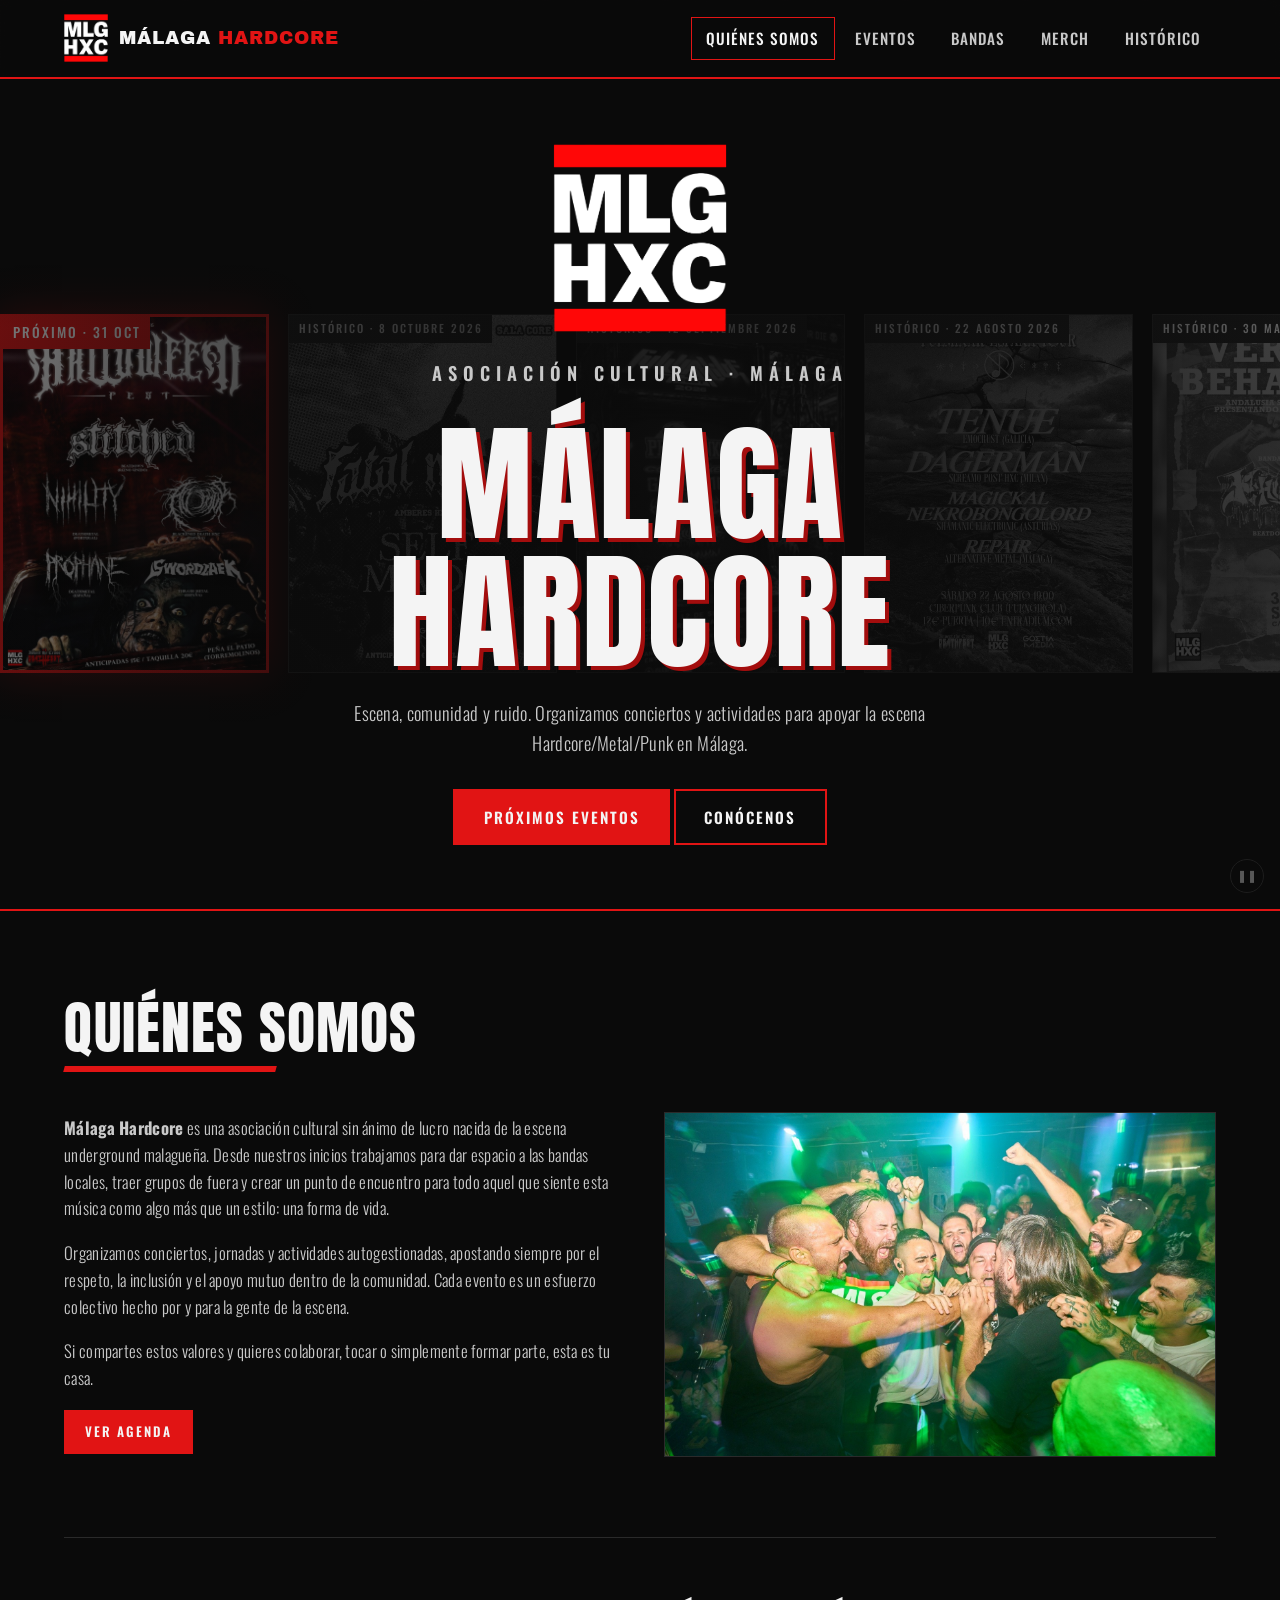
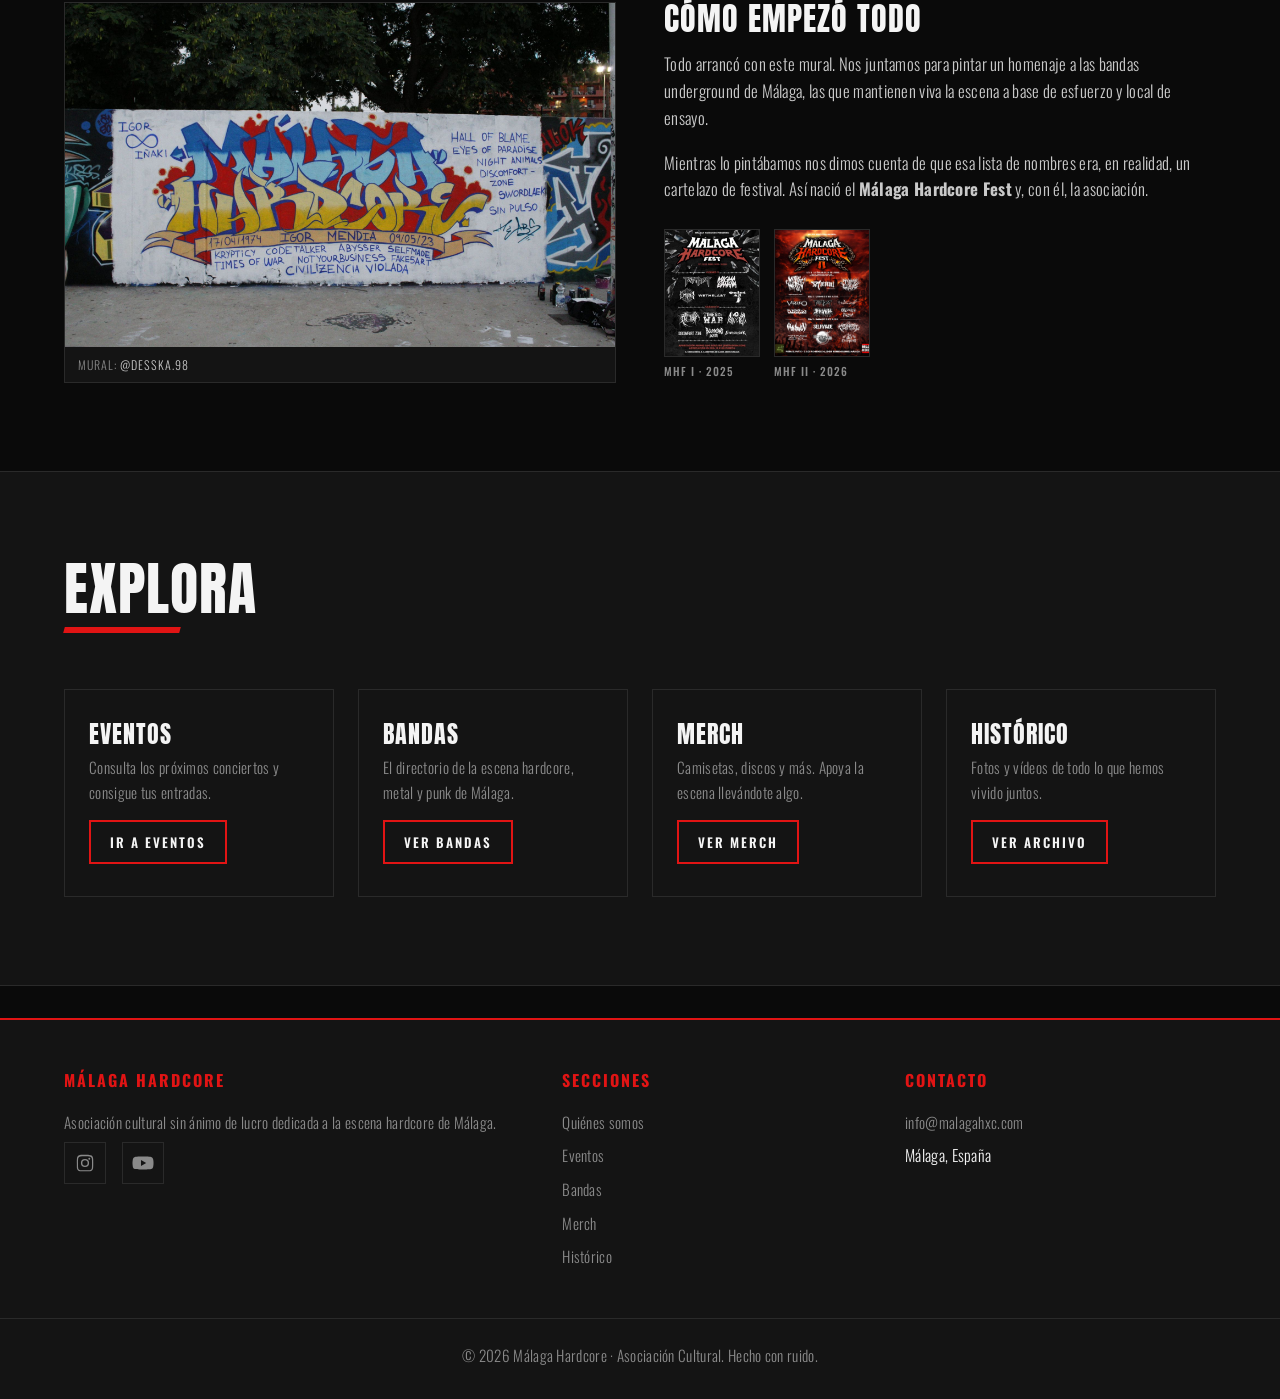
==== commit 81fd7f9f: "arrglos quienes somos" ====
--- a/index.html
+++ b/index.html
@@ -94,17 +94,16 @@
       <!-- ===== CÓMO EMPEZÓ ===== -->
       <div class="origen">
         <figure class="origen__mural">
-          <img src="mural.jpg" alt="Mural de graffiti «Málaga Hardcore» con los nombres de bandas de la escena underground" loading="lazy">
+          <img src="mural.jpg" alt="Mural de graffiti «Málaga Hardcore» de @desska.98 con los nombres de bandas de la escena underground" loading="lazy">
+          <figcaption>Mural: <a href="https://www.instagram.com/desska.98/" target="_blank" rel="noopener">@desska.98</a></figcaption>
         </figure>
-        <div class="origen__cuerpo">
-          <div class="origen__texto">
-            <h3>Cómo empezó todo</h3>
-            <p>Todo arrancó con este mural. Nos juntamos para pintar un homenaje a las bandas
-              underground de Málaga, las que mantienen viva la escena a base de esfuerzo y local de ensayo.</p>
-            <p>Mientras lo pintábamos nos dimos cuenta de que esa lista de nombres era, en realidad,
-              un cartelazo de festival. Así nació el <strong>Málaga Hardcore Fest</strong> y, con él,
-              la asociación.</p>
-          </div>
+        <div class="origen__texto">
+          <h3>Cómo empezó todo</h3>
+          <p>Todo arrancó con este mural. Nos juntamos para pintar un homenaje a las bandas
+            underground de Málaga, las que mantienen viva la escena a base de esfuerzo y local de ensayo.</p>
+          <p>Mientras lo pintábamos nos dimos cuenta de que esa lista de nombres era, en realidad,
+            un cartelazo de festival. Así nació el <strong>Málaga Hardcore Fest</strong> y, con él,
+            la asociación.</p>
           <div class="origen__carteles">
             <a href="historico.html" class="origen__cartel">
               <img src="fotos-historico/mhf1.jpg" alt="Cartel Málaga Hardcore Fest 2025" loading="lazy">
--- a/style.css
+++ b/style.css
@@ -203,13 +203,13 @@
    ========================================================= */
 .about {
   display: grid;
-  grid-template-columns: 1.2fr 1fr;
+  grid-template-columns: 1fr 1fr;
   gap: 3rem;
   align-items: center;
 }
 .about p { margin-bottom: 1.1rem; color: var(--gris-claro); font-size: 1.05rem; }
 .about__img {
-  aspect-ratio: 4/5;
+  aspect-ratio: 16/10;
   background: var(--negro-3);
   border: 1px solid var(--borde);
   display: flex; align-items: center; justify-content: center;
@@ -220,24 +220,32 @@
 }
 .about__img img { width: 100%; height: 100%; object-fit: cover; }
 
-/* cómo empezó: mural + carteles del festival */
-.origen { margin-top: 4.5rem; }
-.origen__mural { border: 1px solid var(--borde); border-left: 6px solid var(--rojo); overflow: hidden; }
-.origen__mural img { width: 100%; height: auto; }
-.origen__cuerpo {
-  display: grid; grid-template-columns: 1.4fr 1fr; gap: 3rem;
-  align-items: start; margin-top: 2rem;
-}
-.origen__texto h3 { font-size: clamp(1.6rem, 3.5vw, 2.2rem); margin-bottom: 1rem; }
+/* cómo empezó: mural a un lado, texto y carteles pequeños al otro */
+.origen {
+  display: grid; grid-template-columns: 1fr 1fr; gap: 3rem;
+  align-items: center;
+  margin-top: 5rem; padding-top: 4rem; border-top: 1px solid var(--borde);
+}
+.origen__mural { border: 1px solid var(--borde); overflow: hidden; }
+.origen__mural figcaption {
+  padding: .5rem .8rem; background: var(--negro-2);
+  font-family: 'Oswald', sans-serif; text-transform: uppercase; letter-spacing: 1px;
+  font-size: .75rem; color: var(--gris);
+}
+.origen__mural figcaption a { color: var(--gris-claro); transition: color .2s; }
+.origen__mural figcaption a:hover { color: var(--rojo); }
+.origen__mural img { width: 100%; aspect-ratio: 16/10; object-fit: cover; object-position: center 62%; }
+.origen__texto h3 { font-size: clamp(1.5rem, 3vw, 2rem); margin-bottom: 1rem; }
 .origen__texto p { margin-bottom: 1.1rem; color: var(--gris-claro); font-size: 1.05rem; }
-.origen__carteles { display: grid; grid-template-columns: 1fr 1fr; gap: 1rem; }
-.origen__cartel { display: block; border: 1px solid var(--borde); background: var(--negro-2); transition: border-color .2s, transform .12s; }
-.origen__cartel:hover { border-color: var(--rojo); transform: translateY(-3px); }
-.origen__cartel img { width: 100%; aspect-ratio: 3/4; object-fit: cover; }
+.origen__carteles { display: flex; gap: .9rem; margin-top: 1.6rem; }
+.origen__cartel { width: 96px; transition: transform .12s; }
+.origen__cartel:hover { transform: translateY(-3px); }
+.origen__cartel img { width: 100%; aspect-ratio: 3/4; object-fit: cover; border: 1px solid var(--borde); transition: border-color .2s; }
+.origen__cartel:hover img { border-color: var(--rojo); }
 .origen__cartel span {
-  display: block; padding: .5rem .7rem;
+  display: block; margin-top: .4rem;
   font-family: 'Oswald', sans-serif; font-weight: 500;
-  text-transform: uppercase; letter-spacing: 1.5px; font-size: .8rem; color: var(--gris-claro);
+  text-transform: uppercase; letter-spacing: 1px; font-size: .7rem; color: var(--gris);
 }
 
 /* fila de accesos rápidos */
@@ -418,8 +426,7 @@
   .nav a { padding: .9rem 1.2rem; border-bottom: 1px solid var(--borde); }
   .nav-toggle { display: block; }
   .about { grid-template-columns: 1fr; }
-  .origen__cuerpo { grid-template-columns: 1fr; }
-  .origen__carteles { max-width: 420px; }
+  .origen { grid-template-columns: 1fr; gap: 2rem; }
   .accesos { grid-template-columns: 1fr; }
   .pie .contenedor { grid-template-columns: 1fr; }
 }
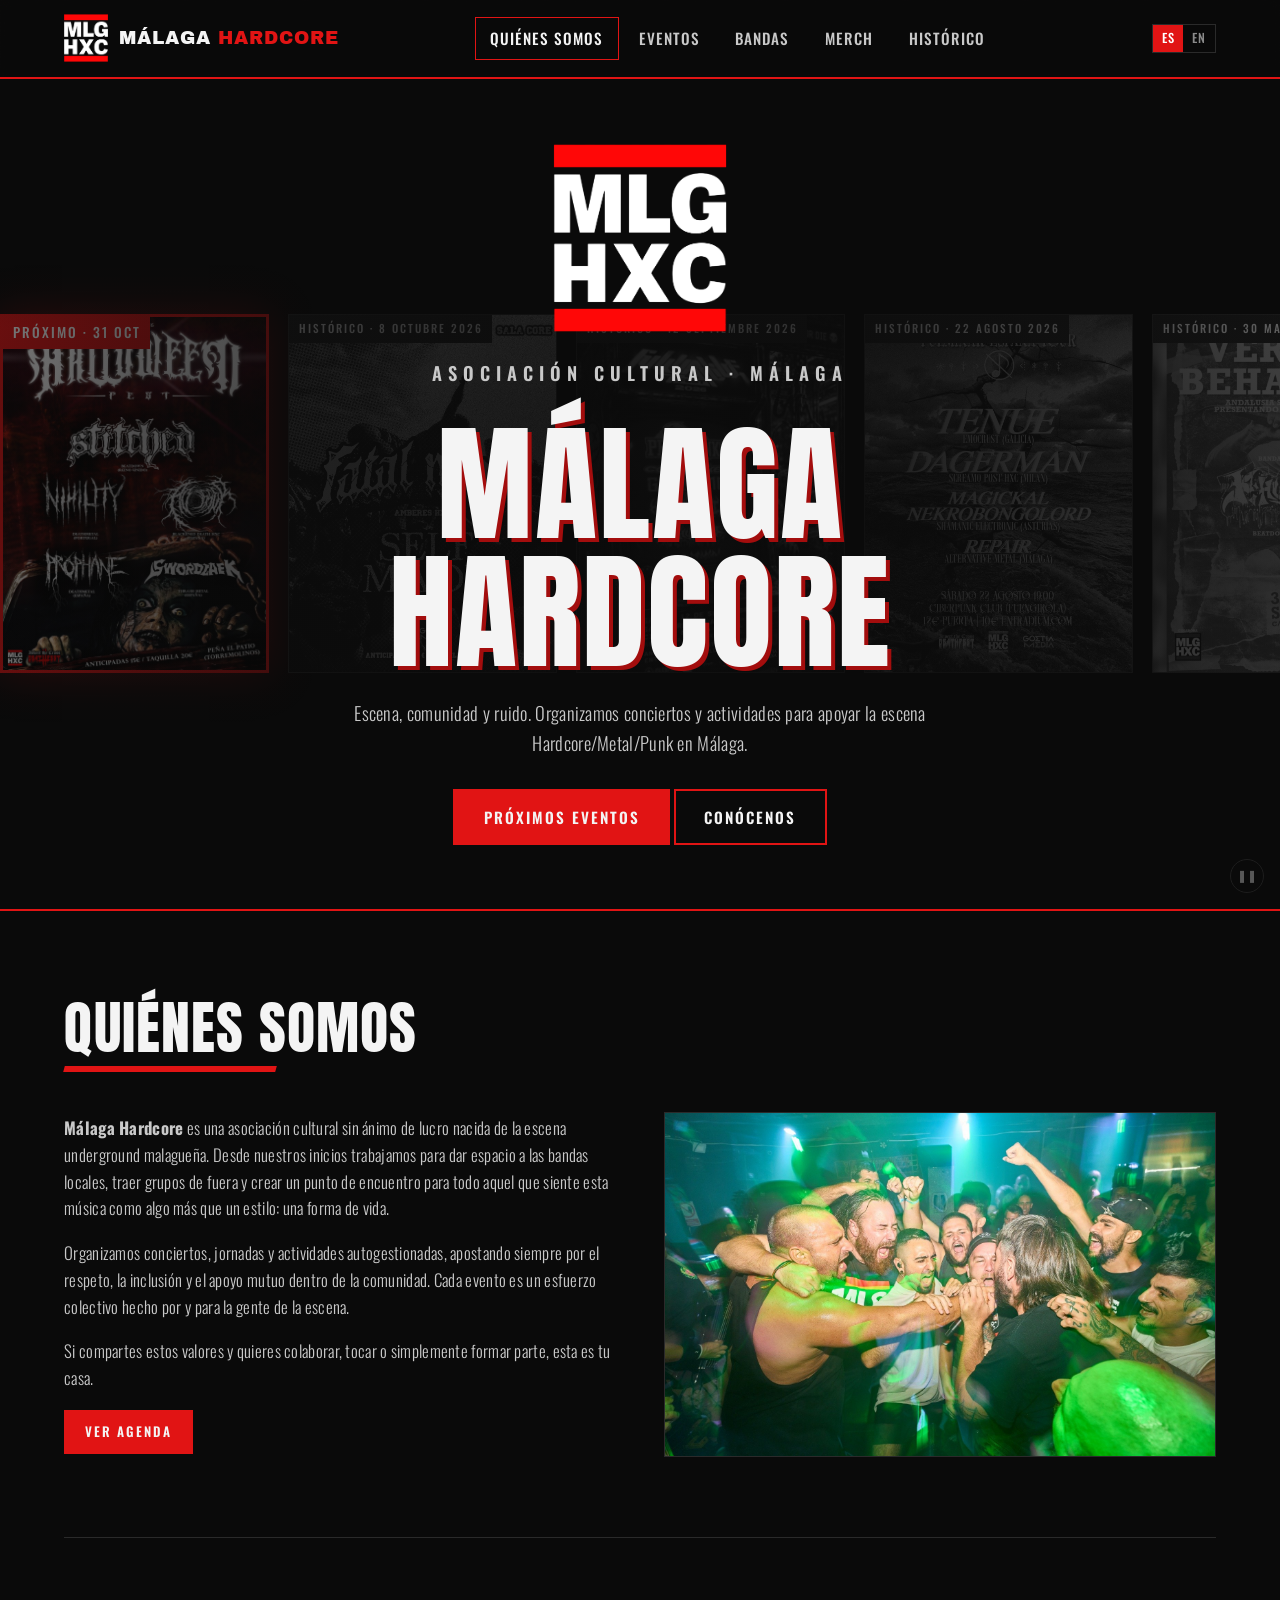
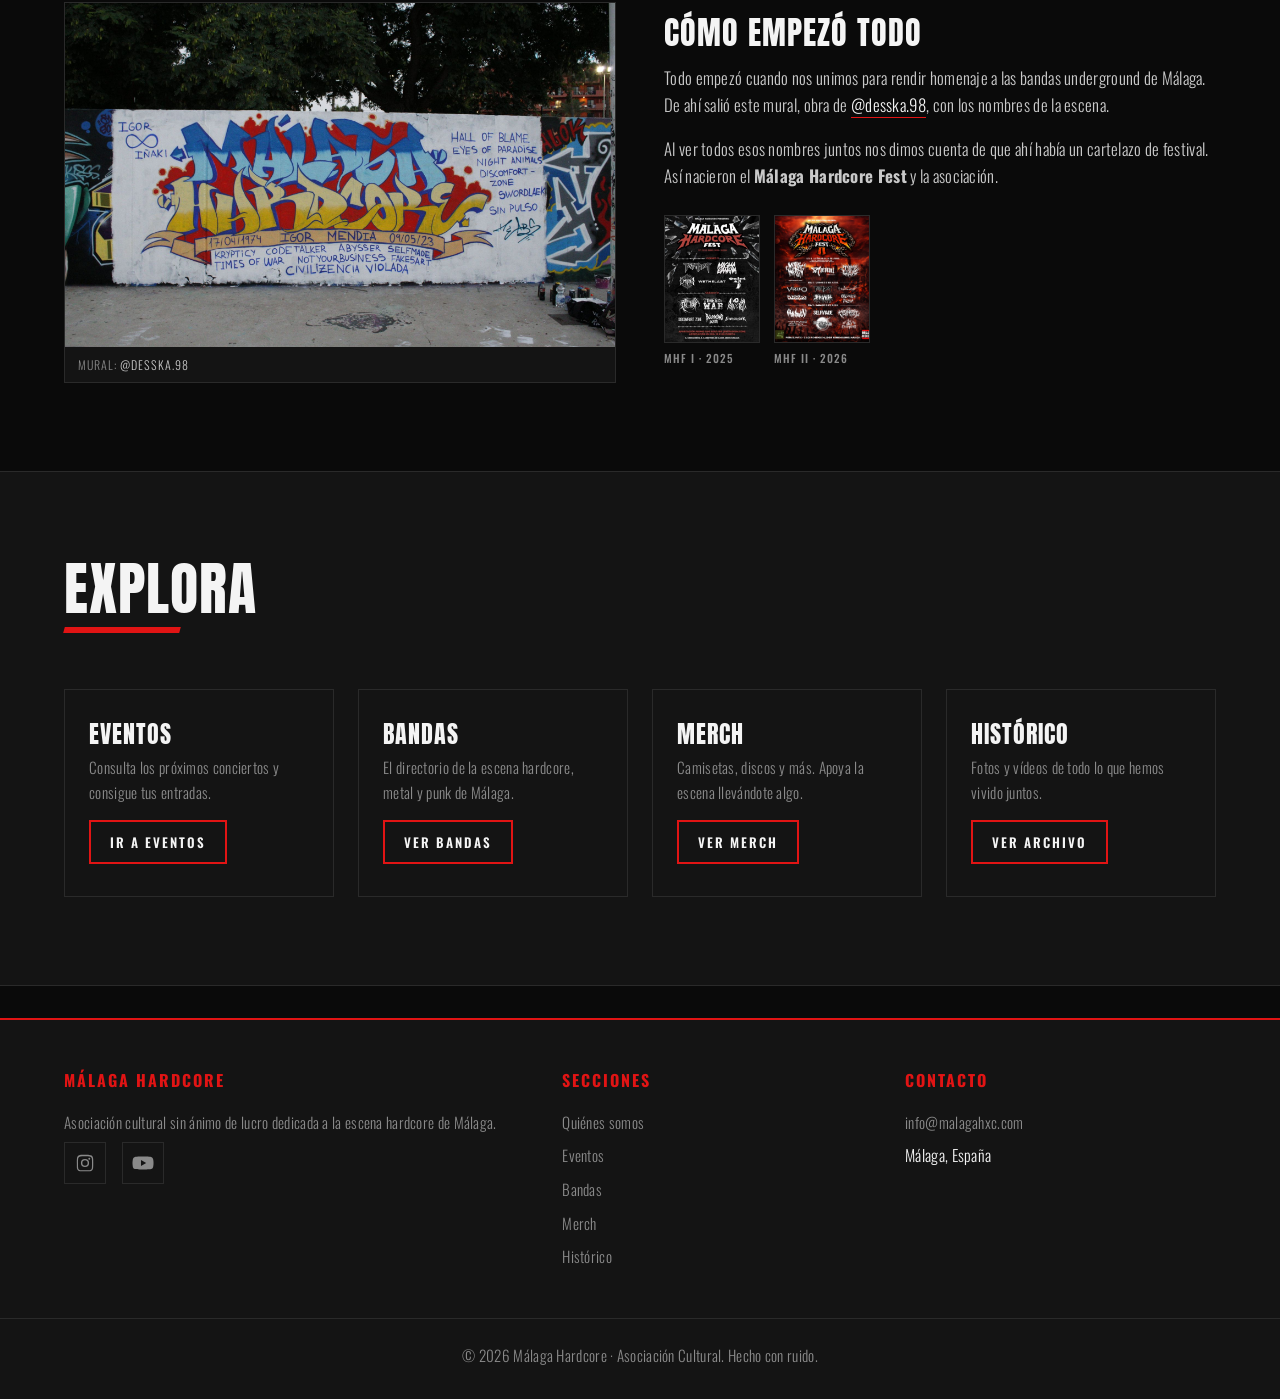
==== commit 94c84f9c: "mas arreglos" ====
--- a/index.html
+++ b/index.html
@@ -7,6 +7,9 @@
   <meta name="description" content="Asociación cultural Málaga Hardcore (MLG HXC): conciertos y eventos de hardcore, metal y punk en Málaga, directorio de bandas locales, merch e histórico de conciertos.">
   <meta name="keywords" content="Málaga hardcore, Málaga metal, Málaga punk, conciertos Málaga, hardcore Málaga, metal Málaga, punk Málaga, escena Málaga, bandas Málaga, MLG HXC">
   <link rel="canonical" href="https://www.malagahxc.com/">
+  <link rel="alternate" hreflang="es" href="https://www.malagahxc.com/">
+  <link rel="alternate" hreflang="en" href="https://www.malagahxc.com/en/">
+  <link rel="alternate" hreflang="x-default" href="https://www.malagahxc.com/">
   <meta property="og:type" content="website">
   <meta property="og:site_name" content="Málaga Hardcore">
   <meta property="og:title" content="Málaga Hardcore | Conciertos de Hardcore, Metal y Punk en Málaga">
@@ -15,7 +18,7 @@
   <meta property="og:image" content="https://www.malagahxc.com/logo.png">
   <meta property="og:locale" content="es_ES">
   <meta name="twitter:card" content="summary">
-  <link rel="stylesheet" href="style.css">
+  <link rel="stylesheet" href="style.css?v=20261019">
   <link rel="icon" type="image/png" href="logo.png">
   <script type="application/ld+json">
   {
@@ -51,6 +54,7 @@
         <a href="merch.html">Merch</a>
         <a href="historico.html">Histórico</a>
       </nav>
+      <div class="idioma"><span class="activo">ES</span><a href="en/index.html" hreflang="en" lang="en" title="English">EN</a></div>
     </div>
   </header>
 
@@ -99,11 +103,11 @@
         </figure>
         <div class="origen__texto">
           <h3>Cómo empezó todo</h3>
-          <p>Todo arrancó con este mural. Nos juntamos para pintar un homenaje a las bandas
-            underground de Málaga, las que mantienen viva la escena a base de esfuerzo y local de ensayo.</p>
-          <p>Mientras lo pintábamos nos dimos cuenta de que esa lista de nombres era, en realidad,
-            un cartelazo de festival. Así nació el <strong>Málaga Hardcore Fest</strong> y, con él,
-            la asociación.</p>
+          <p>Todo empezó cuando nos unimos para rendir homenaje a las bandas underground de Málaga.
+            De ahí salió este mural, obra de <a href="https://www.instagram.com/desska.98/" target="_blank" rel="noopener">@desska.98</a>,
+            con los nombres de la escena.</p>
+          <p>Al ver todos esos nombres juntos nos dimos cuenta de que ahí había un cartelazo de festival.
+            Así nacieron el <strong>Málaga Hardcore Fest</strong> y la asociación.</p>
           <div class="origen__carteles">
             <a href="historico.html" class="origen__cartel">
               <img src="fotos-historico/mhf1.jpg" alt="Cartel Málaga Hardcore Fest 2025" loading="lazy">
@@ -180,7 +184,7 @@
     <p class="copyright">© <span id="anio"></span> Málaga Hardcore · Asociación Cultural. Hecho con ruido.</p>
   </footer>
 
-  <script src="eventos-data.js"></script>
+  <script src="eventos-data.js?v=20261019"></script>
   <script>
     // Menú móvil
     document.querySelector('.nav-toggle').addEventListener('click', function () {
--- a/style.css
+++ b/style.css
@@ -126,6 +126,18 @@
 .nav a:hover { color: var(--blanco); }
 .nav a.activo { color: var(--blanco); border-color: var(--rojo); }
 
+/* selector de idioma ES | EN */
+.idioma {
+  display: flex; margin-left: 1rem;
+  border: 1px solid var(--borde);
+  font-family: 'Oswald', sans-serif; font-weight: 500;
+  font-size: .78rem; letter-spacing: 1px; line-height: 1;
+}
+.idioma a, .idioma span { padding: .45rem .55rem; }
+.idioma a { color: var(--gris); transition: color .2s; }
+.idioma a:hover { color: var(--blanco); }
+.idioma .activo { background: var(--rojo); color: #fff; }
+
 /* botón menú móvil */
 .nav-toggle {
   display: none;
@@ -237,6 +249,8 @@
 .origen__mural img { width: 100%; aspect-ratio: 16/10; object-fit: cover; object-position: center 62%; }
 .origen__texto h3 { font-size: clamp(1.5rem, 3vw, 2rem); margin-bottom: 1rem; }
 .origen__texto p { margin-bottom: 1.1rem; color: var(--gris-claro); font-size: 1.05rem; }
+.origen__texto p a { color: var(--blanco); border-bottom: 1px solid var(--rojo); }
+.origen__texto p a:hover { color: var(--rojo); }
 .origen__carteles { display: flex; gap: .9rem; margin-top: 1.6rem; }
 .origen__cartel { width: 96px; transition: transform .12s; }
 .origen__cartel:hover { transform: translateY(-3px); }
@@ -425,6 +439,8 @@
   .nav.abierto { display: flex; }
   .nav a { padding: .9rem 1.2rem; border-bottom: 1px solid var(--borde); }
   .nav-toggle { display: block; }
+  .idioma { margin-left: auto; margin-right: .7rem; }
+  .nav-toggle { order: 3; }
   .about { grid-template-columns: 1fr; }
   .origen { grid-template-columns: 1fr; gap: 2rem; }
   .accesos { grid-template-columns: 1fr; }
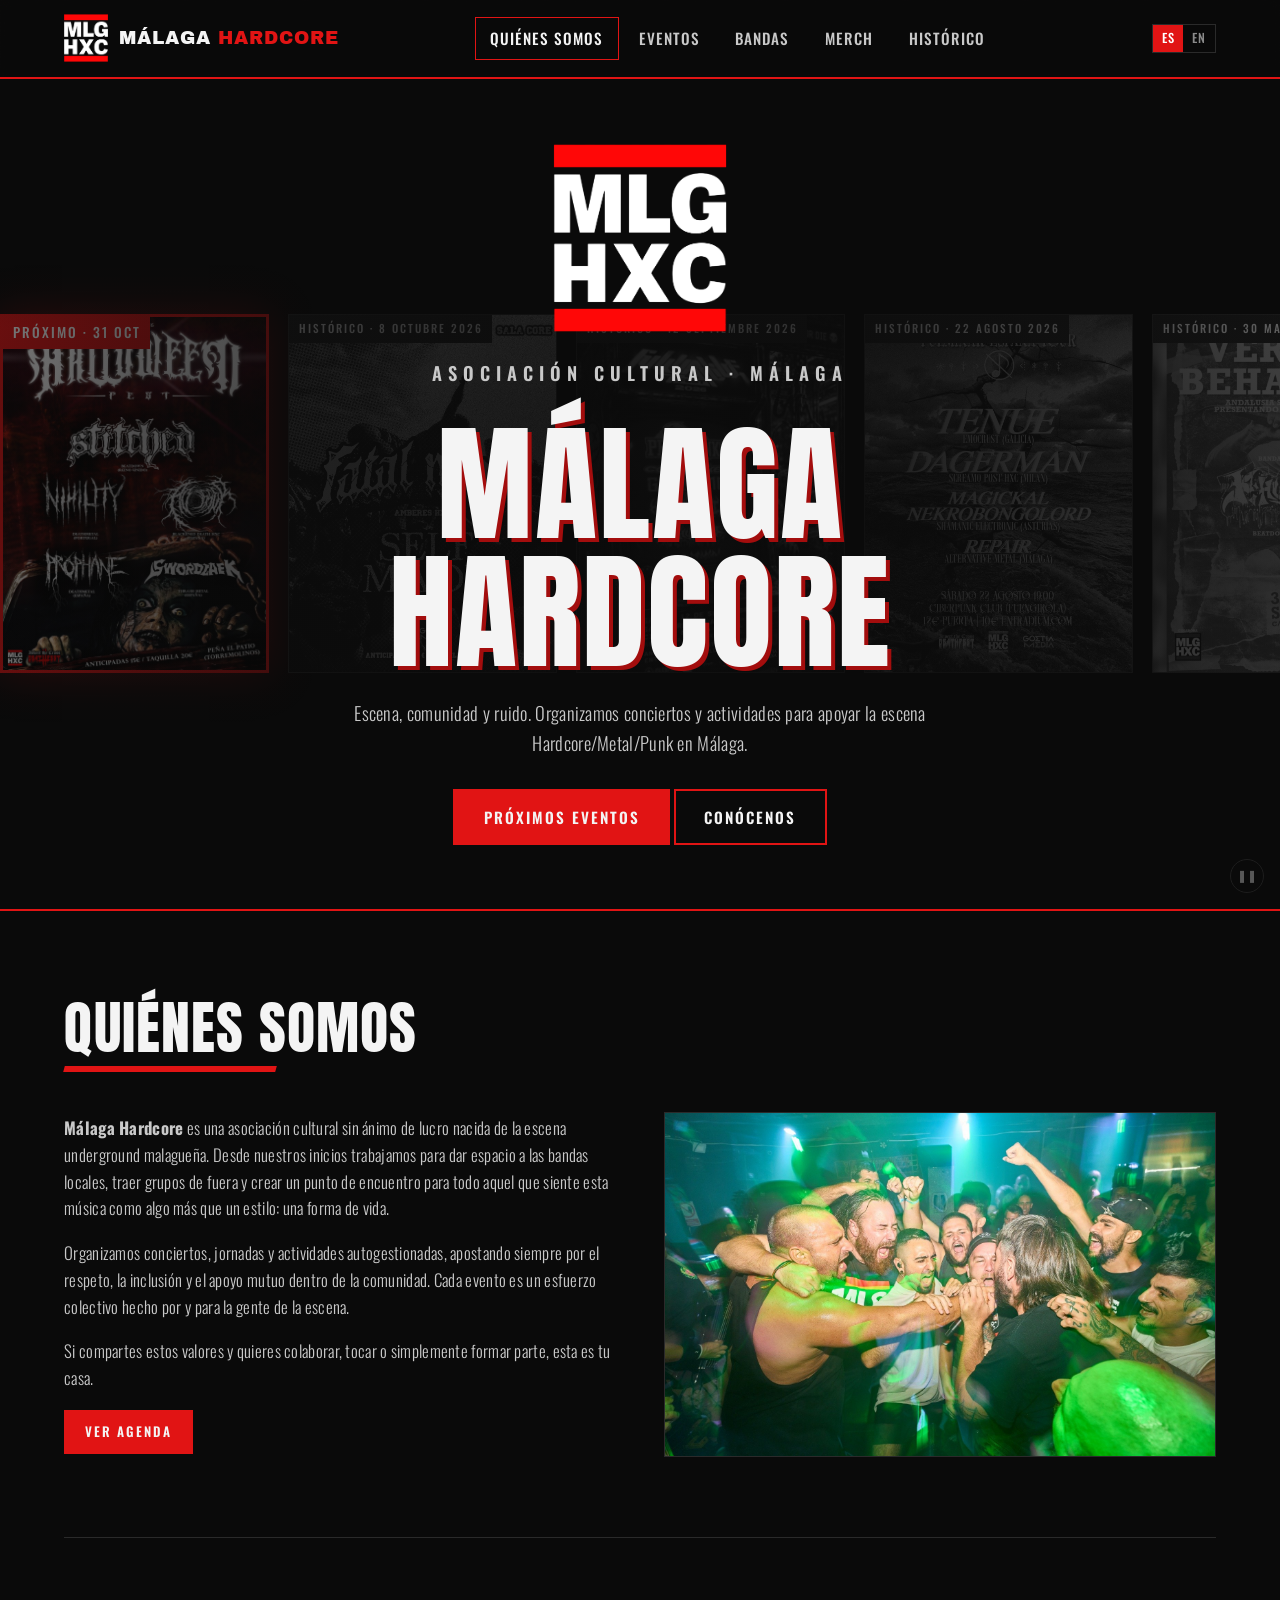
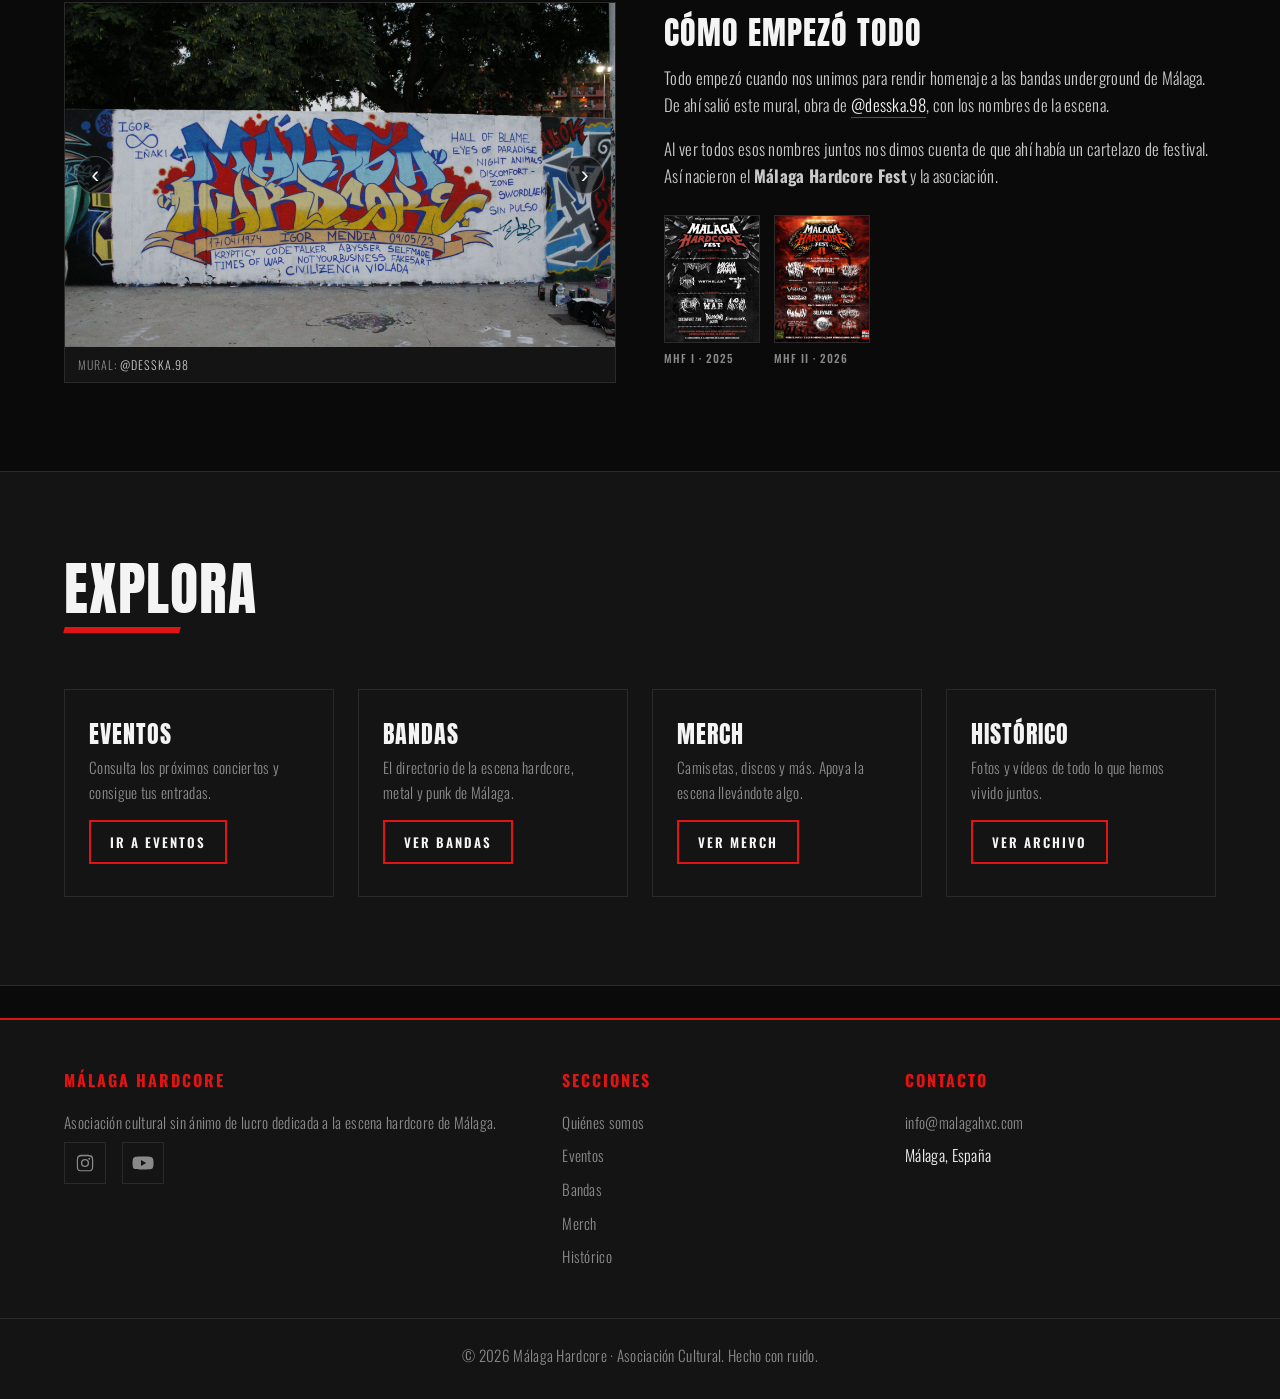
==== commit 5cfde743: "Otra foto del grafiti" ====
--- a/index.html
+++ b/index.html
@@ -18,7 +18,7 @@
   <meta property="og:image" content="https://www.malagahxc.com/logo.png">
   <meta property="og:locale" content="es_ES">
   <meta name="twitter:card" content="summary">
-  <link rel="stylesheet" href="style.css?v=20261019">
+  <link rel="stylesheet" href="style.css?v=20261019b">
   <link rel="icon" type="image/png" href="logo.png">
   <script type="application/ld+json">
   {
@@ -97,8 +97,13 @@
 
       <!-- ===== CÓMO EMPEZÓ ===== -->
       <div class="origen">
-        <figure class="origen__mural">
-          <img src="mural.jpg" alt="Mural de graffiti «Málaga Hardcore» de @desska.98 con los nombres de bandas de la escena underground" loading="lazy">
+        <figure class="origen__mural" id="galeria-mural">
+          <div class="galeria-mini">
+            <img src="mural.jpg" alt="Mural de graffiti «Málaga Hardcore» de @desska.98 con los nombres de bandas de la escena underground" loading="lazy" class="activa">
+            <img src="mural-2.jpg" alt="Otra vista del mural «Málaga Hardcore» de @desska.98" loading="lazy">
+            <button class="galeria-mini__btn galeria-mini__btn--prev" data-dir="-1" aria-label="Foto anterior">&#8249;</button>
+            <button class="galeria-mini__btn galeria-mini__btn--next" data-dir="1" aria-label="Foto siguiente">&#8250;</button>
+          </div>
           <figcaption>Mural: <a href="https://www.instagram.com/desska.98/" target="_blank" rel="noopener">@desska.98</a></figcaption>
         </figure>
         <div class="origen__texto">
@@ -192,6 +197,15 @@
     });
     // Año automático
     document.getElementById('anio').textContent = new Date().getFullYear();
+
+    // ===== Fotos del mural: botones para pasar de una a otra =====
+    const fotosMural = document.querySelectorAll('#galeria-mural img');
+    let fotoActual = 0;
+    document.querySelectorAll('#galeria-mural .galeria-mini__btn').forEach(b => b.addEventListener('click', () => {
+      fotosMural[fotoActual].classList.remove('activa');
+      fotoActual = (fotoActual + +b.dataset.dir + fotosMural.length) % fotosMural.length;
+      fotosMural[fotoActual].classList.add('activa');
+    }));
 
     // ===== Carrusel de carteles de fondo en la portada =====
     // Próximos primero (en color y con borde rojo), después el histórico (en blanco y negro).
--- a/style.css
+++ b/style.css
@@ -246,7 +246,24 @@
 }
 .origen__mural figcaption a { color: var(--gris-claro); transition: color .2s; }
 .origen__mural figcaption a:hover { color: var(--rojo); }
-.origen__mural img { width: 100%; aspect-ratio: 16/10; object-fit: cover; object-position: center 62%; }
+.galeria-mini { position: relative; aspect-ratio: 16/10; background: var(--negro-3); }
+.galeria-mini img {
+  position: absolute; inset: 0; width: 100%; height: 100%;
+  object-fit: cover; object-position: center 62%;
+  opacity: 0; transition: opacity .4s;
+}
+.galeria-mini img.activa { opacity: 1; }
+.galeria-mini__btn {
+  position: absolute; top: 50%; transform: translateY(-50%); z-index: 1;
+  width: 38px; height: 38px; border-radius: 50%;
+  background: rgba(10,10,10,.6); color: var(--blanco);
+  border: 1px solid rgba(255,255,255,.25);
+  font-size: 1.5rem; line-height: 1; cursor: pointer;
+  transition: background .2s, border-color .2s;
+}
+.galeria-mini__btn:hover { background: var(--rojo); border-color: var(--rojo); }
+.galeria-mini__btn--prev { left: .7rem; }
+.galeria-mini__btn--next { right: .7rem; }
 .origen__texto h3 { font-size: clamp(1.5rem, 3vw, 2rem); margin-bottom: 1rem; }
 .origen__texto p { margin-bottom: 1.1rem; color: var(--gris-claro); font-size: 1.05rem; }
 .origen__texto p a { color: var(--blanco); border-bottom: 1px solid var(--rojo); }
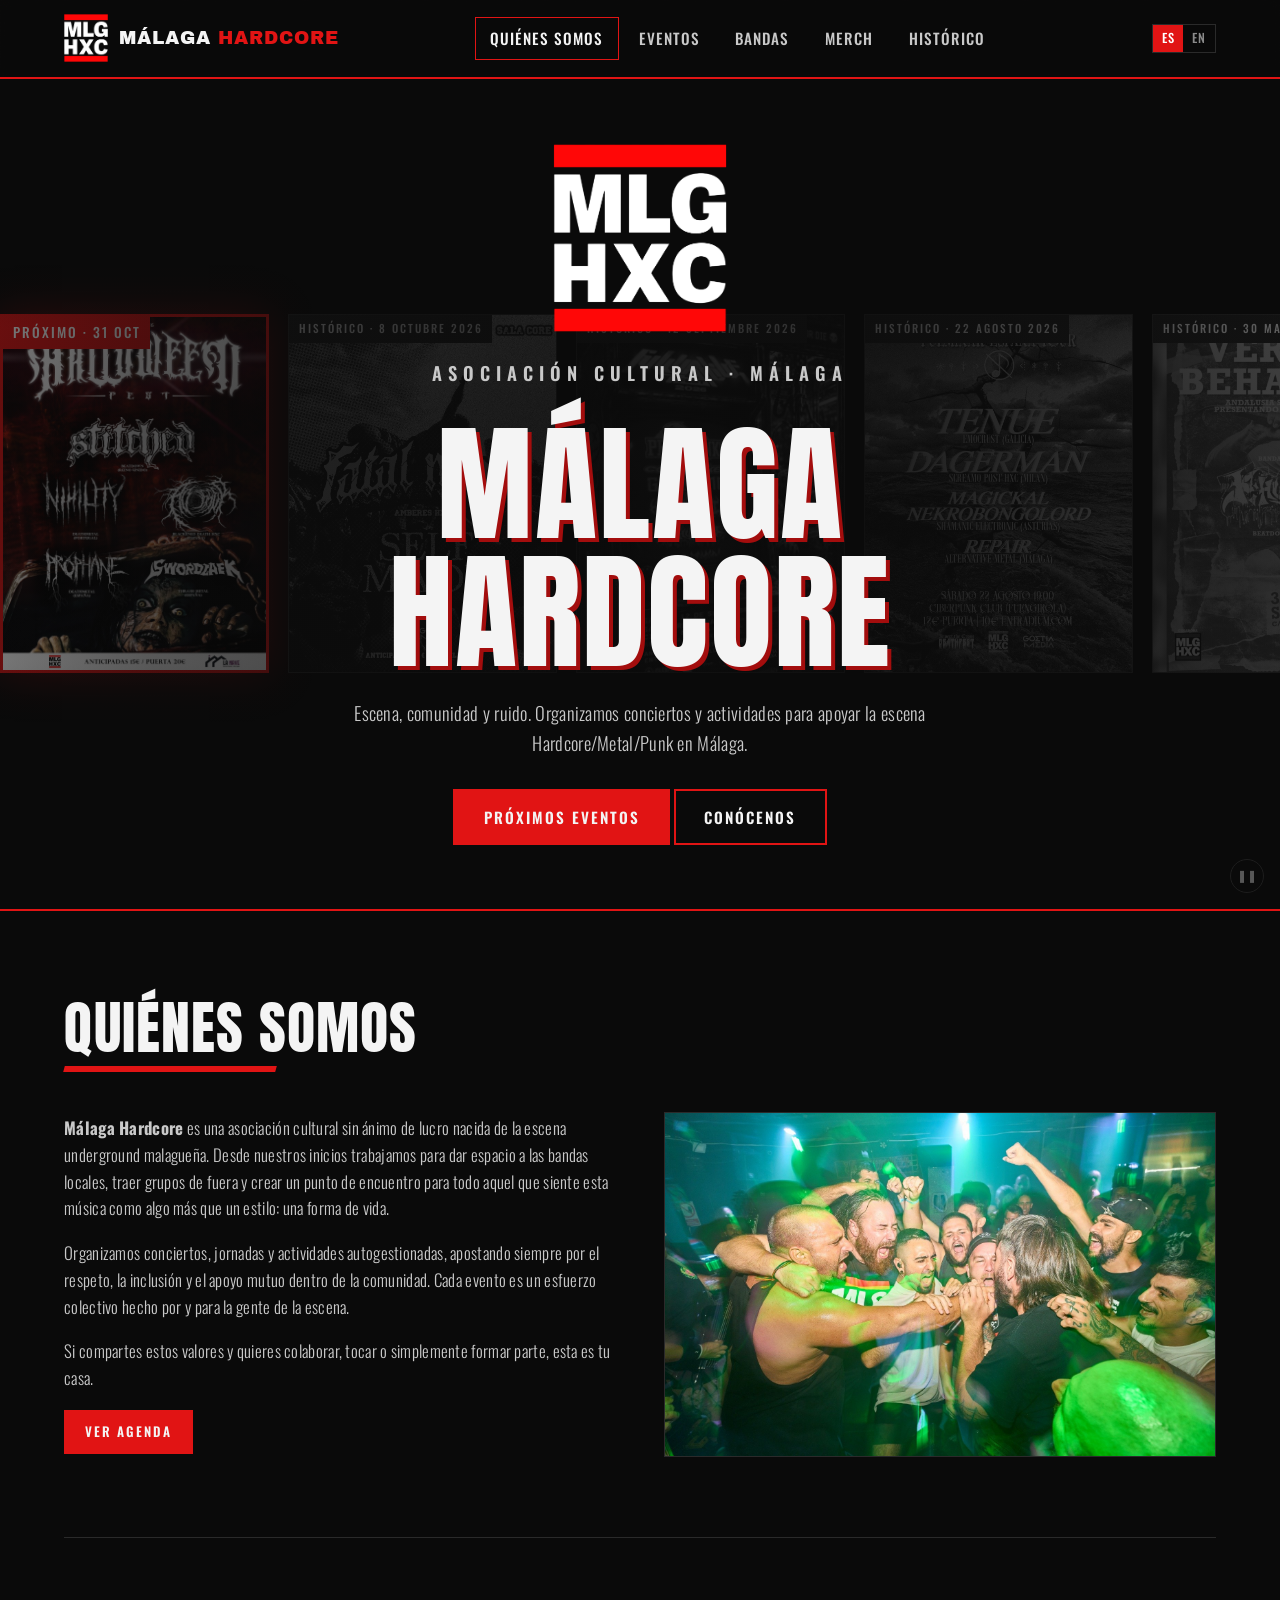
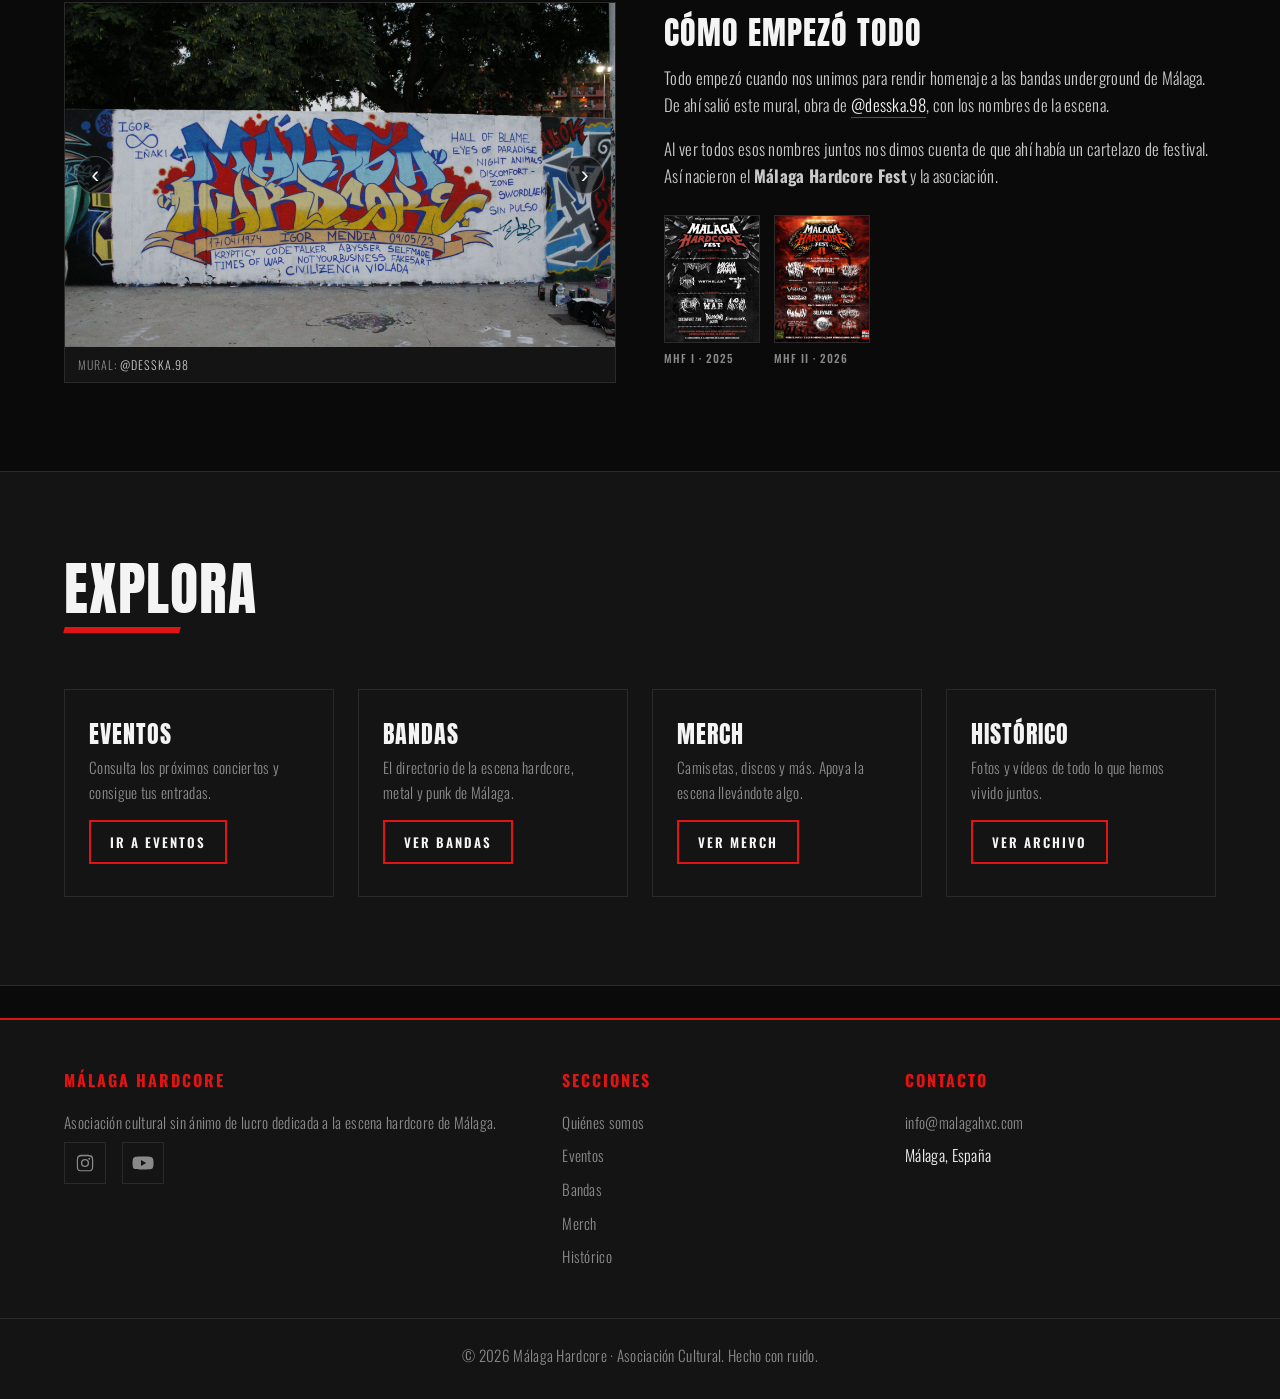
==== commit 837a8bfb: "cambio cartel halloween" ====
--- a/index.html
+++ b/index.html
@@ -189,7 +189,7 @@
     <p class="copyright">© <span id="anio"></span> Málaga Hardcore · Asociación Cultural. Hecho con ruido.</p>
   </footer>
 
-  <script src="eventos-data.js?v=20261019"></script>
+  <script src="eventos-data.js?v=20261024"></script>
   <script>
     // Menú móvil
     document.querySelector('.nav-toggle').addEventListener('click', function () {
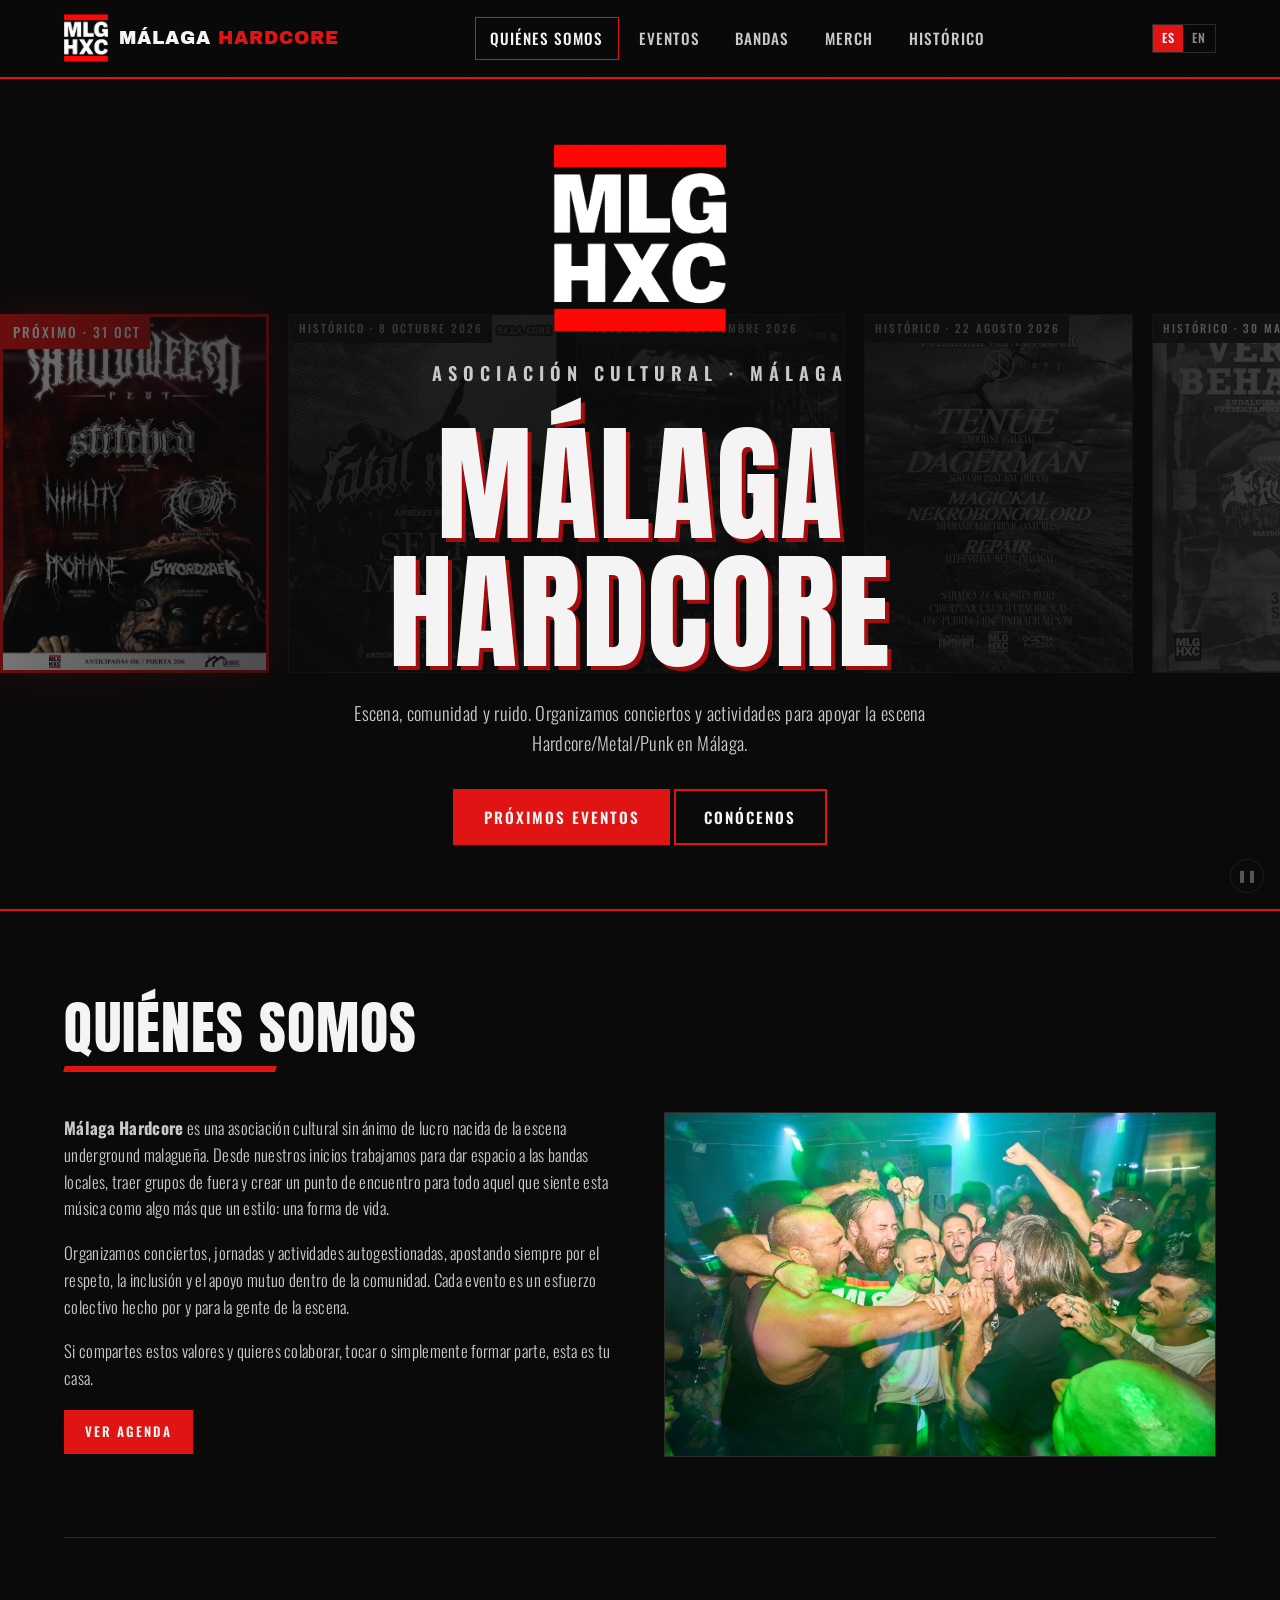
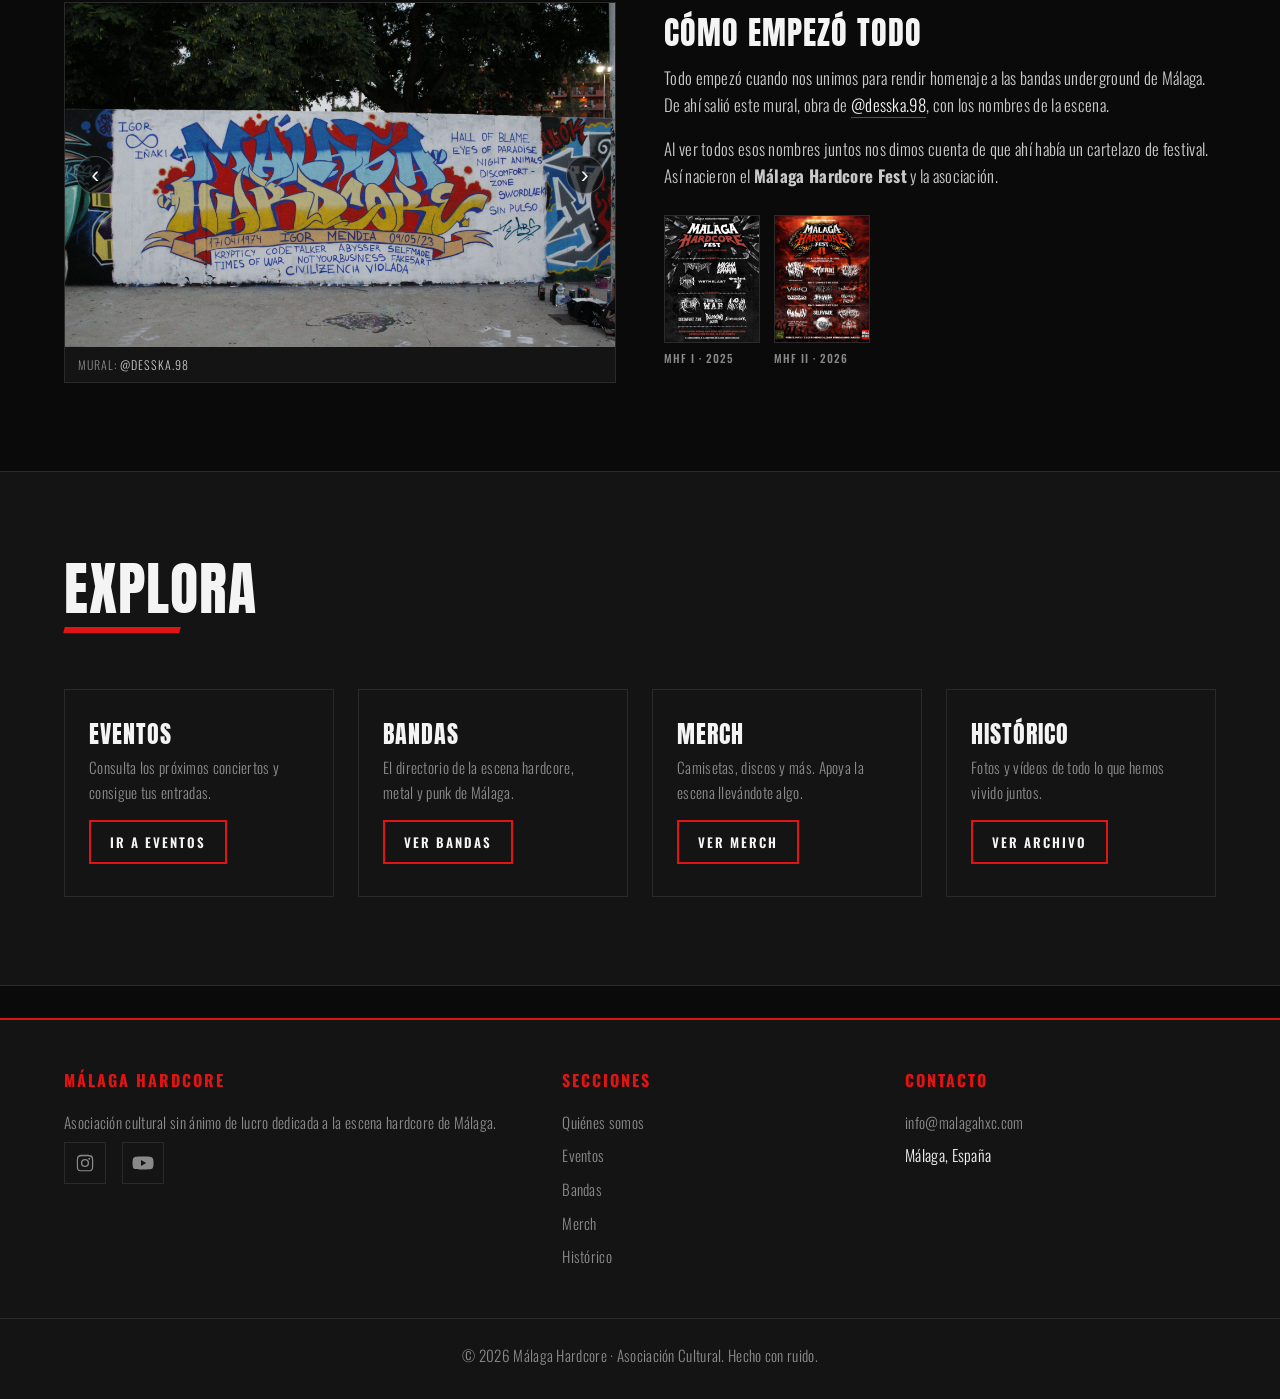
==== commit 84838c47: "arreglitos halloween" ====
--- a/index.html
+++ b/index.html
@@ -189,7 +189,7 @@
     <p class="copyright">© <span id="anio"></span> Málaga Hardcore · Asociación Cultural. Hecho con ruido.</p>
   </footer>
 
-  <script src="eventos-data.js?v=20261024"></script>
+  <script src="eventos-data.js?v=20261024b"></script>
   <script>
     // Menú móvil
     document.querySelector('.nav-toggle').addEventListener('click', function () {
